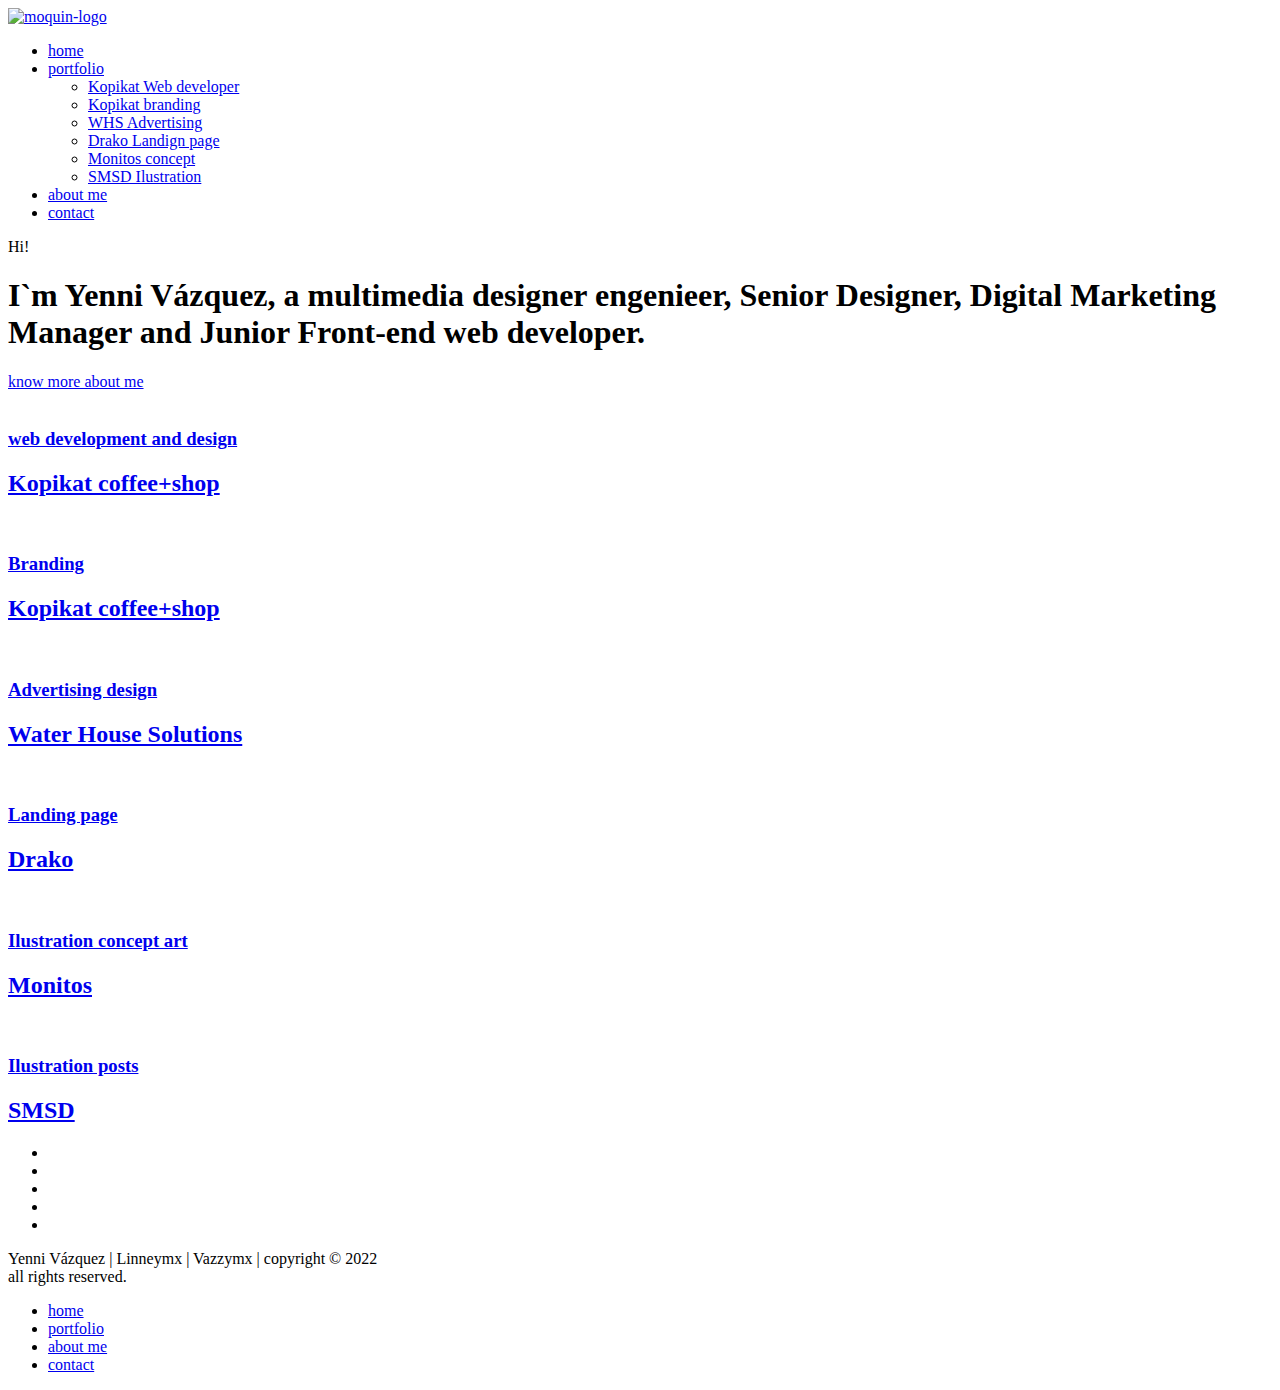
==== index.html @ ea5dcf86 "nwe" ====
<!DOCTYPE html>
<html lang="en">
<head>
	<!-- Metas -->
	<meta charset="UTF-8">
	<meta name="viewport" content="width=device-width, initial-scale=1.0, maximum-scale=1.0, user-scalable=0">
	<title>Yenni Vázquez</title>
	<meta name="description" content="Portfolio">

	<!-- External CSS -->
	<link rel="stylesheet" href="assets/css/fontawesome-all.min.css">
	<link rel="stylesheet" href="assets/css/themify-icons.css">

	<!-- Custom CSS -->
	<link rel="stylesheet" href="assets/css/main.css">
	<link rel="stylesheet" href="assets/css/colors.css">
	<link rel="stylesheet" href="assets/css/responsive.css">

	<!-- Google Fonts -->
	<link href="https://fonts.googleapis.com/css?family=Lato:300,400,700,900" rel="stylesheet">

	<!-- Favicon -->
	<link rel="icon" href="assets/img/favicon.png">
</head>

<body>

	<div class="container">

		<!-- Header -->

		<header class="main-header">

			<a href="index.html" class="logo">
				<img src="assets/img/moquin-logo.svg" alt="moquin-logo">
			</a>

			<nav>

				<a href="#" class="open-nav"><i></i></a>
				<ul class="navigation">
					<li><a href="index.html">home</a>
					</li>
					<li><a href="3-columns-grid.html">portfolio</a>
						<ul class="sub-nav">
							<li><a href="kopikat_web.html">Kopikat Web developer</a></li>
							<li><a href="Kopikat_Brand.html">Kopikat branding</a></li>
							<li><a href="whs-d.html">WHS Advertising</a></li>
							<li><a href="web-drako.html">Drako Landign page</a></li>
							<li><a href="monitos-d.html">Monitos concept</a></li>
							<li><a href="smsd-d.html">SMSD Ilustration</a></li>
						</ul>
					</li>
					<li><a href="about-me.html">about me</a>
					</li>
					<li><a href="contact.html">contact</a></li>
				</ul> <!-- /.navigation -->

			</nav> <!-- /nav -->

		</header> <!-- /header -->

		<div class="clearfix"></div>

	</div> <!-- /.container -->

	<!-- Main -->
	<main>
		
		<div class="container">

			<section class="hero-personal">

				<span class="personal-decorative-letter">Hi!</span>
				<h1>I`m Yenni Vázquez, a multimedia designer engenieer, Senior Designer, Digital Marketing Manager and Junior Front-end web developer.</h1>
				<a href="about-me.html" class="read-more-link">know more about me</a>

			</section> <!-- /.hero-personal -->

			<section class="irregular-grid">

				<a href="kopikat_web.html">
					<div class="portfolio-item">
						<img src="assets/img/Kopikat2.png" alt="" class="img-cover">
						<div class="portfolio-item-info">
							<h3 class="portfolio-item-category">web development and design</h3>
							<h2 class="portfolio-item-title">Kopikat coffee+shop</h2>
						</div>
					</div>
				</a>

				<a href="single-project_02.html">
					<div class="portfolio-item">
						<img src="assets/img/Kopikatbn1.png" alt="" class="img-cover">
						<div class="portfolio-item-info">
							<h3 class="portfolio-item-category">Branding</h3>
							<h2 class="portfolio-item-title">Kopikat coffee+shop</h2>
						</div>
					</div>
				</a>
				
				<div class="clearfix"></div>

				<a href="single-project_03.html">
					<div class="portfolio-item">
						<img src="assets/img/f.png" alt="" class="img-cover">
						<div class="portfolio-item-info">
							<h3 class="portfolio-item-category">Advertising design</h3>
							<h2 class="portfolio-item-title">Water House Solutions</h2>
						</div>
					</div>
				</a>

				<a href="single-project_04.html">
					<div class="portfolio-item">
						<img src="assets/img/g.png" alt="" class="img-cover">
						<div class="portfolio-item-info">
							<h3 class="portfolio-item-category">Landing page</h3>
							<h2 class="portfolio-item-title">Drako</h2>
						</div>
					</div>
				</a>

				<div class="clearfix"></div>
				<a href="single-project_03.html">
					<div class="portfolio-item">
						<img src="assets/img/monitos.png" alt="" class="img-cover">
						<div class="portfolio-item-info">
							<h3 class="portfolio-item-category">Ilustration concept art</h3>
							<h2 class="portfolio-item-title">Monitos</h2>
						</div>
					</div>
				</a>

				<a href="single-project_04.html">
					<div class="portfolio-item">
						<img src="assets/img/smsd_a.png" alt="" class="img-cover">
						<div class="portfolio-item-info">
							<h3 class="portfolio-item-category">Ilustration posts</h3>
							<h2 class="portfolio-item-title">SMSD</h2>
						</div>
					</div>
				</a>

				<div class="clearfix"></div>

			</section> <!-- /.irregular-grid -->

		</div> <!-- /.container -->

	</main> <!-- /main -->

	<!-- Footer -->
	
	<footer class="main-footer">

		<div class="content">

			<div class="social-icons">
				<ul>
					<li><a href="https://www.facebook.com/vazzymx" target="_blank" rel="noopener noreferrer"><i class="fab fa-facebook"></i></a></li>
					<li><a href="https://www.instagram.com/vazzymx/" target="_blank" rel="noopener noreferrer"><i class="fab fa-instagram"></i></a></li>
					<li><a href="https://www.linkedin.com/in/vazzymx/" target="_blank" rel="noopener noreferrer"><i class="fab fa-linkedin-in"></i></a></li>
					<li><a href="https://github.com/Linneymx" target="_blank" rel="noopener noreferrer"><i class="fab fa-github"></i></a></li>
					<li><a href="https://www.behance.net/vazzymx" target="_blank" rel="noopener noreferrer"><i class="fab fa-behance"></i></a></li>
				</ul>
			</div>

			<div class="copyright-info">
				<p>Yenni Vázquez | Linneymx | Vazzymx | copyright &#169; 2022<br> all rights reserved.</p>
			</div>
			
		</div>
		
	</footer>

	<div class="aside-nav-container">

		<a href="#" class="close-nav"><i class="ti-close"></i></a>

		<nav>
			<ul class="aside-nav">
				<li><a href="index.html">home</a></li>
				<li><a href="3-columns-grid.html">portfolio</a></li>
				<li><a href="about-me.html">about me</a></li>
				<li><a href="contact.html">contact</a></li>
			</ul> <!-- /.aside-nav -->
		</nav>
		
	</div> <!-- /.aside-nav-container -->

	<div class="body-overlay"></div>

	<!-- Script -->
	<script src="assets/js/main.js"></script>

</body>
</html>
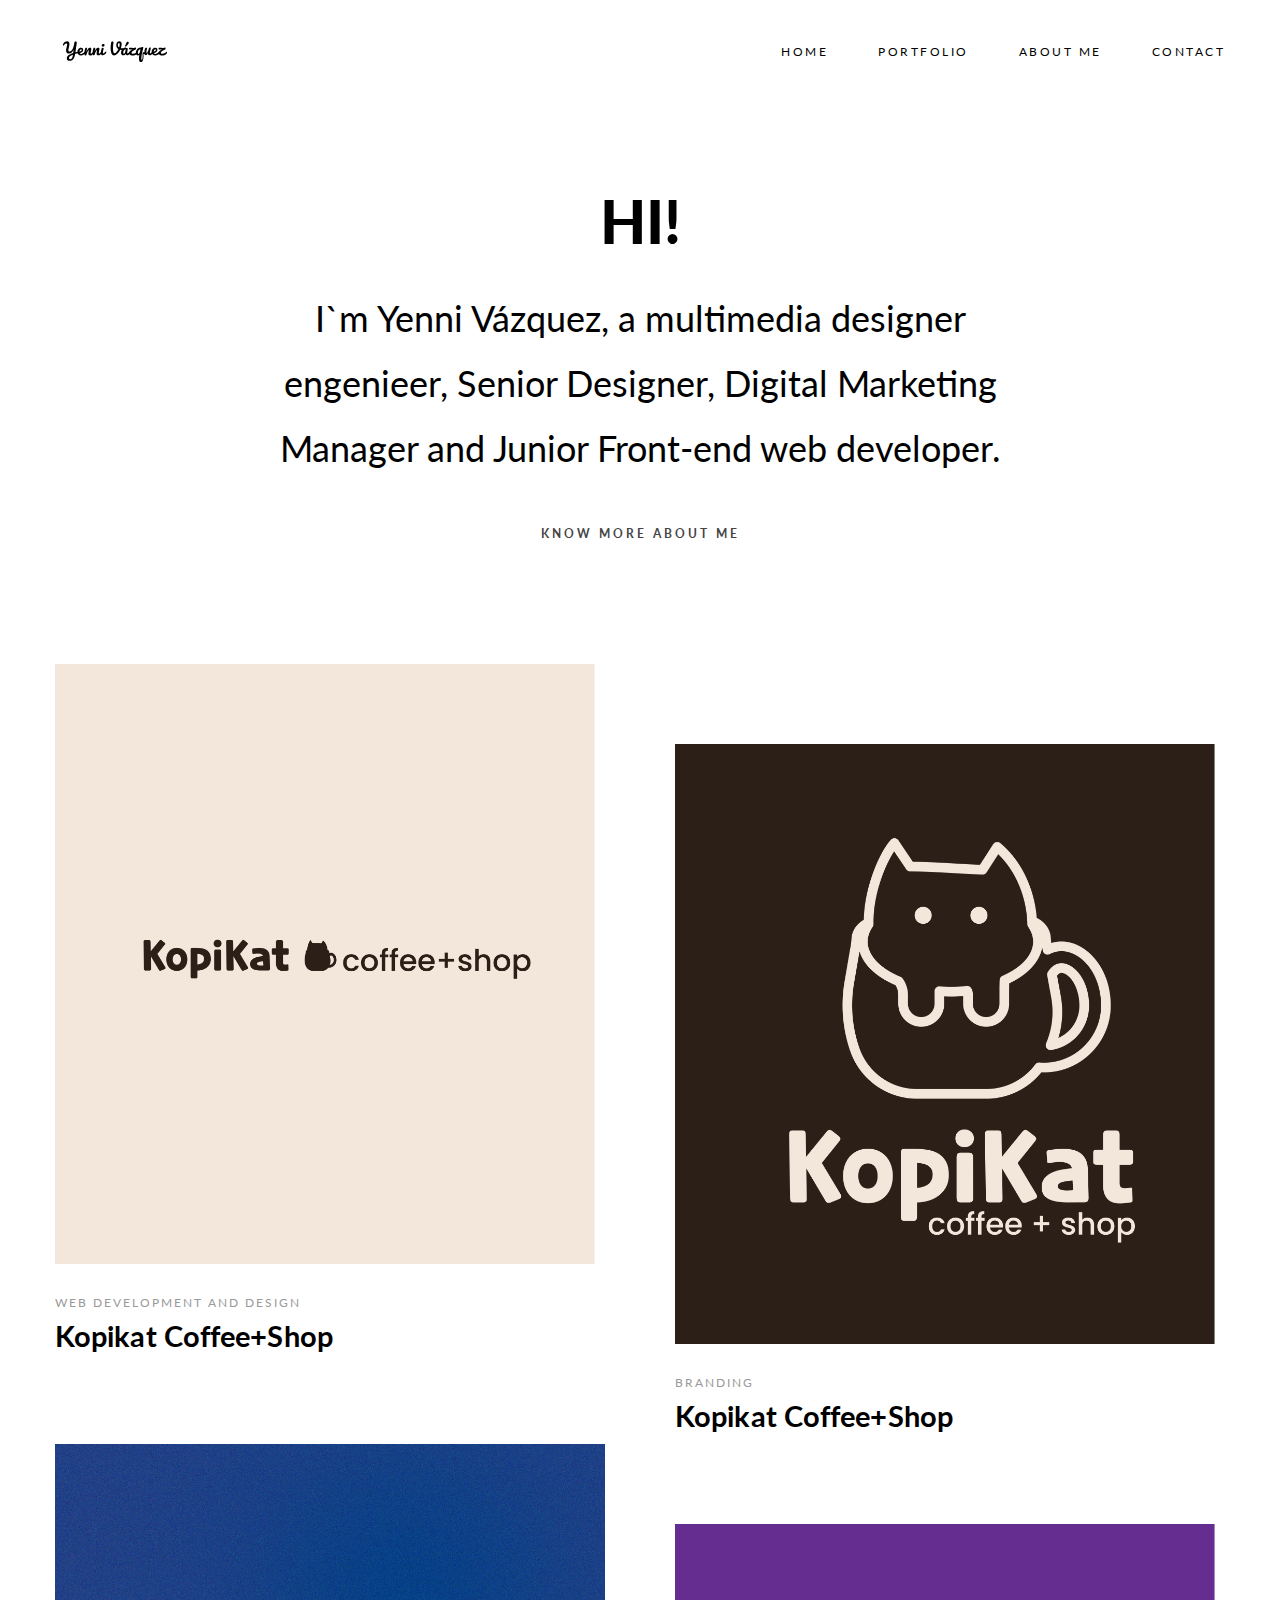
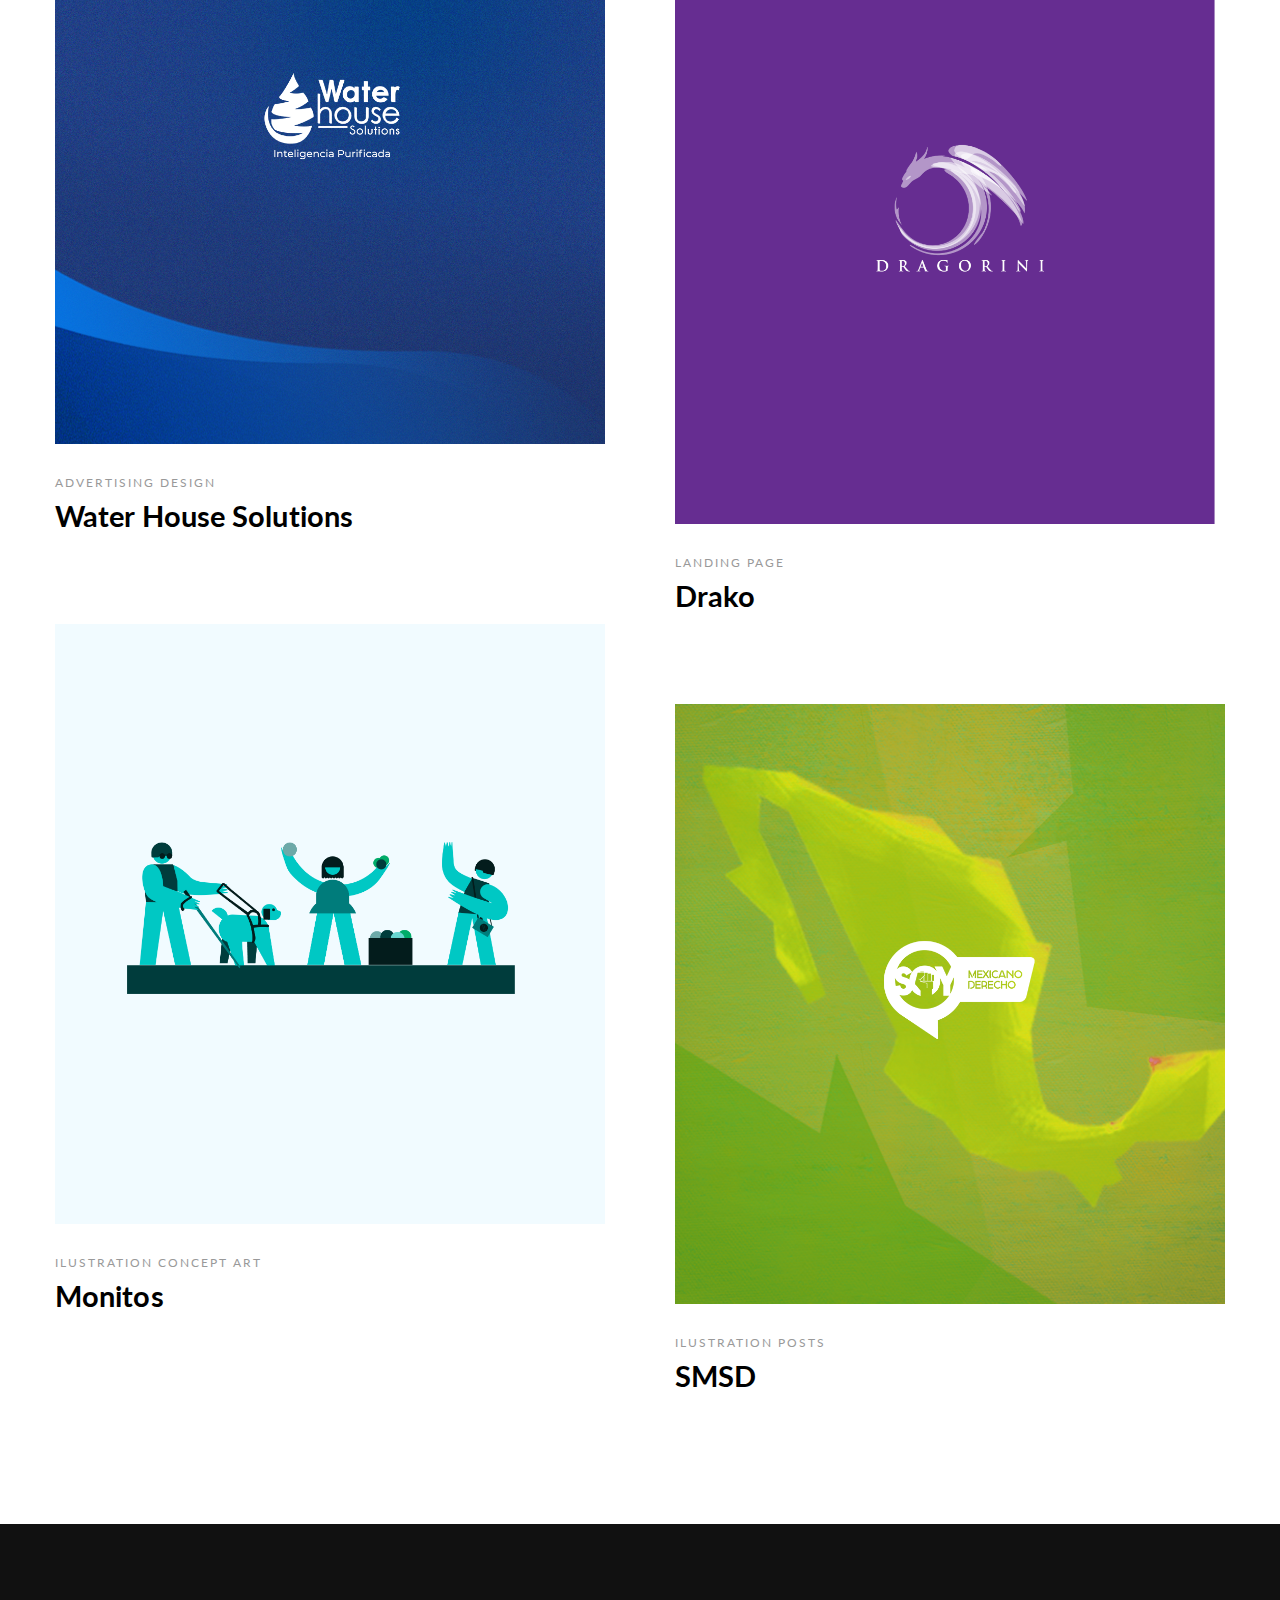
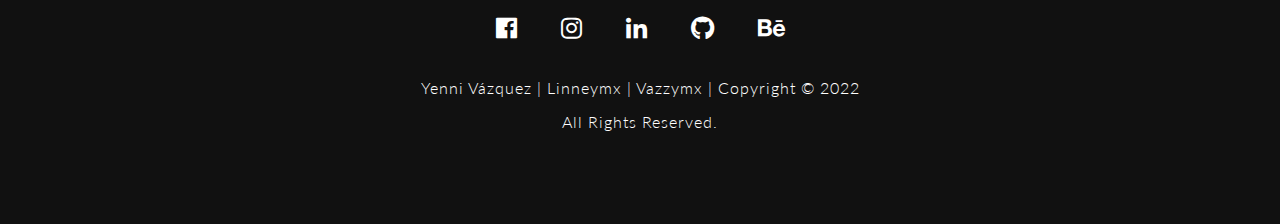
==== commit 91b22ece: "corrections" ====
--- a/index.html
+++ b/index.html
@@ -89,7 +89,7 @@
 					</div>
 				</a>
 
-				<a href="single-project_02.html">
+				<a href="Kopikat_Brand.html">
 					<div class="portfolio-item">
 						<img src="assets/img/Kopikatbn1.png" alt="" class="img-cover">
 						<div class="portfolio-item-info">
@@ -101,7 +101,7 @@
 				
 				<div class="clearfix"></div>
 
-				<a href="single-project_03.html">
+				<a href="#">
 					<div class="portfolio-item">
 						<img src="assets/img/f.png" alt="" class="img-cover">
 						<div class="portfolio-item-info">
@@ -111,7 +111,7 @@
 					</div>
 				</a>
 
-				<a href="single-project_04.html">
+				<a href="web-drako.html">
 					<div class="portfolio-item">
 						<img src="assets/img/g.png" alt="" class="img-cover">
 						<div class="portfolio-item-info">
@@ -122,7 +122,7 @@
 				</a>
 
 				<div class="clearfix"></div>
-				<a href="single-project_03.html">
+				<a href="#">
 					<div class="portfolio-item">
 						<img src="assets/img/monitos.png" alt="" class="img-cover">
 						<div class="portfolio-item-info">
@@ -132,7 +132,7 @@
 					</div>
 				</a>
 
-				<a href="single-project_04.html">
+				<a href="#">
 					<div class="portfolio-item">
 						<img src="assets/img/smsd_a.png" alt="" class="img-cover">
 						<div class="portfolio-item-info">
--- a/assets/css/themify-icons.css
+++ b/assets/css/themify-icons.css
@@ -0,0 +1,1081 @@
+@font-face {
+	font-family: 'themify';
+	src:url('../webfonts/themify.eot?-fvbane');
+	src:url('../webfonts/themify.eot?#iefix-fvbane') format('embedded-opentype'),
+		url('../webfonts/themify.woff?-fvbane') format('woff'),
+		url('../webfonts/themify.ttf?-fvbane') format('truetype'),
+		url('../webfonts/themify.svg?-fvbane#themify') format('svg');
+	font-weight: normal;
+	font-style: normal;
+}
+
+[class^="ti-"], [class*=" ti-"] {
+	font-family: 'themify';
+	speak: none;
+	font-style: normal;
+	font-weight: normal;
+	font-variant: normal;
+	text-transform: none;
+	line-height: 1;
+
+	/* Better Font Rendering =========== */
+	-webkit-font-smoothing: antialiased;
+	-moz-osx-font-smoothing: grayscale;
+}
+
+.ti-wand:before {
+	content: "\e600";
+}
+.ti-volume:before {
+	content: "\e601";
+}
+.ti-user:before {
+	content: "\e602";
+}
+.ti-unlock:before {
+	content: "\e603";
+}
+.ti-unlink:before {
+	content: "\e604";
+}
+.ti-trash:before {
+	content: "\e605";
+}
+.ti-thought:before {
+	content: "\e606";
+}
+.ti-target:before {
+	content: "\e607";
+}
+.ti-tag:before {
+	content: "\e608";
+}
+.ti-tablet:before {
+	content: "\e609";
+}
+.ti-star:before {
+	content: "\e60a";
+}
+.ti-spray:before {
+	content: "\e60b";
+}
+.ti-signal:before {
+	content: "\e60c";
+}
+.ti-shopping-cart:before {
+	content: "\e60d";
+}
+.ti-shopping-cart-full:before {
+	content: "\e60e";
+}
+.ti-settings:before {
+	content: "\e60f";
+}
+.ti-search:before {
+	content: "\e610";
+}
+.ti-zoom-in:before {
+	content: "\e611";
+}
+.ti-zoom-out:before {
+	content: "\e612";
+}
+.ti-cut:before {
+	content: "\e613";
+}
+.ti-ruler:before {
+	content: "\e614";
+}
+.ti-ruler-pencil:before {
+	content: "\e615";
+}
+.ti-ruler-alt:before {
+	content: "\e616";
+}
+.ti-bookmark:before {
+	content: "\e617";
+}
+.ti-bookmark-alt:before {
+	content: "\e618";
+}
+.ti-reload:before {
+	content: "\e619";
+}
+.ti-plus:before {
+	content: "\e61a";
+}
+.ti-pin:before {
+	content: "\e61b";
+}
+.ti-pencil:before {
+	content: "\e61c";
+}
+.ti-pencil-alt:before {
+	content: "\e61d";
+}
+.ti-paint-roller:before {
+	content: "\e61e";
+}
+.ti-paint-bucket:before {
+	content: "\e61f";
+}
+.ti-na:before {
+	content: "\e620";
+}
+.ti-mobile:before {
+	content: "\e621";
+}
+.ti-minus:before {
+	content: "\e622";
+}
+.ti-medall:before {
+	content: "\e623";
+}
+.ti-medall-alt:before {
+	content: "\e624";
+}
+.ti-marker:before {
+	content: "\e625";
+}
+.ti-marker-alt:before {
+	content: "\e626";
+}
+.ti-arrow-up:before {
+	content: "\e627";
+}
+.ti-arrow-right:before {
+	content: "\e628";
+}
+.ti-arrow-left:before {
+	content: "\e629";
+}
+.ti-arrow-down:before {
+	content: "\e62a";
+}
+.ti-lock:before {
+	content: "\e62b";
+}
+.ti-location-arrow:before {
+	content: "\e62c";
+}
+.ti-link:before {
+	content: "\e62d";
+}
+.ti-layout:before {
+	content: "\e62e";
+}
+.ti-layers:before {
+	content: "\e62f";
+}
+.ti-layers-alt:before {
+	content: "\e630";
+}
+.ti-key:before {
+	content: "\e631";
+}
+.ti-import:before {
+	content: "\e632";
+}
+.ti-image:before {
+	content: "\e633";
+}
+.ti-heart:before {
+	content: "\e634";
+}
+.ti-heart-broken:before {
+	content: "\e635";
+}
+.ti-hand-stop:before {
+	content: "\e636";
+}
+.ti-hand-open:before {
+	content: "\e637";
+}
+.ti-hand-drag:before {
+	content: "\e638";
+}
+.ti-folder:before {
+	content: "\e639";
+}
+.ti-flag:before {
+	content: "\e63a";
+}
+.ti-flag-alt:before {
+	content: "\e63b";
+}
+.ti-flag-alt-2:before {
+	content: "\e63c";
+}
+.ti-eye:before {
+	content: "\e63d";
+}
+.ti-export:before {
+	content: "\e63e";
+}
+.ti-exchange-vertical:before {
+	content: "\e63f";
+}
+.ti-desktop:before {
+	content: "\e640";
+}
+.ti-cup:before {
+	content: "\e641";
+}
+.ti-crown:before {
+	content: "\e642";
+}
+.ti-comments:before {
+	content: "\e643";
+}
+.ti-comment:before {
+	content: "\e644";
+}
+.ti-comment-alt:before {
+	content: "\e645";
+}
+.ti-close:before {
+	content: "\e646";
+}
+.ti-clip:before {
+	content: "\e647";
+}
+.ti-angle-up:before {
+	content: "\e648";
+}
+.ti-angle-right:before {
+	content: "\e649";
+}
+.ti-angle-left:before {
+	content: "\e64a";
+}
+.ti-angle-down:before {
+	content: "\e64b";
+}
+.ti-check:before {
+	content: "\e64c";
+}
+.ti-check-box:before {
+	content: "\e64d";
+}
+.ti-camera:before {
+	content: "\e64e";
+}
+.ti-announcement:before {
+	content: "\e64f";
+}
+.ti-brush:before {
+	content: "\e650";
+}
+.ti-briefcase:before {
+	content: "\e651";
+}
+.ti-bolt:before {
+	content: "\e652";
+}
+.ti-bolt-alt:before {
+	content: "\e653";
+}
+.ti-blackboard:before {
+	content: "\e654";
+}
+.ti-bag:before {
+	content: "\e655";
+}
+.ti-move:before {
+	content: "\e656";
+}
+.ti-arrows-vertical:before {
+	content: "\e657";
+}
+.ti-arrows-horizontal:before {
+	content: "\e658";
+}
+.ti-fullscreen:before {
+	content: "\e659";
+}
+.ti-arrow-top-right:before {
+	content: "\e65a";
+}
+.ti-arrow-top-left:before {
+	content: "\e65b";
+}
+.ti-arrow-circle-up:before {
+	content: "\e65c";
+}
+.ti-arrow-circle-right:before {
+	content: "\e65d";
+}
+.ti-arrow-circle-left:before {
+	content: "\e65e";
+}
+.ti-arrow-circle-down:before {
+	content: "\e65f";
+}
+.ti-angle-double-up:before {
+	content: "\e660";
+}
+.ti-angle-double-right:before {
+	content: "\e661";
+}
+.ti-angle-double-left:before {
+	content: "\e662";
+}
+.ti-angle-double-down:before {
+	content: "\e663";
+}
+.ti-zip:before {
+	content: "\e664";
+}
+.ti-world:before {
+	content: "\e665";
+}
+.ti-wheelchair:before {
+	content: "\e666";
+}
+.ti-view-list:before {
+	content: "\e667";
+}
+.ti-view-list-alt:before {
+	content: "\e668";
+}
+.ti-view-grid:before {
+	content: "\e669";
+}
+.ti-uppercase:before {
+	content: "\e66a";
+}
+.ti-upload:before {
+	content: "\e66b";
+}
+.ti-underline:before {
+	content: "\e66c";
+}
+.ti-truck:before {
+	content: "\e66d";
+}
+.ti-timer:before {
+	content: "\e66e";
+}
+.ti-ticket:before {
+	content: "\e66f";
+}
+.ti-thumb-up:before {
+	content: "\e670";
+}
+.ti-thumb-down:before {
+	content: "\e671";
+}
+.ti-text:before {
+	content: "\e672";
+}
+.ti-stats-up:before {
+	content: "\e673";
+}
+.ti-stats-down:before {
+	content: "\e674";
+}
+.ti-split-v:before {
+	content: "\e675";
+}
+.ti-split-h:before {
+	content: "\e676";
+}
+.ti-smallcap:before {
+	content: "\e677";
+}
+.ti-shine:before {
+	content: "\e678";
+}
+.ti-shift-right:before {
+	content: "\e679";
+}
+.ti-shift-left:before {
+	content: "\e67a";
+}
+.ti-shield:before {
+	content: "\e67b";
+}
+.ti-notepad:before {
+	content: "\e67c";
+}
+.ti-server:before {
+	content: "\e67d";
+}
+.ti-quote-right:before {
+	content: "\e67e";
+}
+.ti-quote-left:before {
+	content: "\e67f";
+}
+.ti-pulse:before {
+	content: "\e680";
+}
+.ti-printer:before {
+	content: "\e681";
+}
+.ti-power-off:before {
+	content: "\e682";
+}
+.ti-plug:before {
+	content: "\e683";
+}
+.ti-pie-chart:before {
+	content: "\e684";
+}
+.ti-paragraph:before {
+	content: "\e685";
+}
+.ti-panel:before {
+	content: "\e686";
+}
+.ti-package:before {
+	content: "\e687";
+}
+.ti-music:before {
+	content: "\e688";
+}
+.ti-music-alt:before {
+	content: "\e689";
+}
+.ti-mouse:before {
+	content: "\e68a";
+}
+.ti-mouse-alt:before {
+	content: "\e68b";
+}
+.ti-money:before {
+	content: "\e68c";
+}
+.ti-microphone:before {
+	content: "\e68d";
+}
+.ti-menu:before {
+	content: "\e68e";
+}
+.ti-menu-alt:before {
+	content: "\e68f";
+}
+.ti-map:before {
+	content: "\e690";
+}
+.ti-map-alt:before {
+	content: "\e691";
+}
+.ti-loop:before {
+	content: "\e692";
+}
+.ti-location-pin:before {
+	content: "\e693";
+}
+.ti-list:before {
+	content: "\e694";
+}
+.ti-light-bulb:before {
+	content: "\e695";
+}
+.ti-Italic:before {
+	content: "\e696";
+}
+.ti-info:before {
+	content: "\e697";
+}
+.ti-infinite:before {
+	content: "\e698";
+}
+.ti-id-badge:before {
+	content: "\e699";
+}
+.ti-hummer:before {
+	content: "\e69a";
+}
+.ti-home:before {
+	content: "\e69b";
+}
+.ti-help:before {
+	content: "\e69c";
+}
+.ti-headphone:before {
+	content: "\e69d";
+}
+.ti-harddrives:before {
+	content: "\e69e";
+}
+.ti-harddrive:before {
+	content: "\e69f";
+}
+.ti-gift:before {
+	content: "\e6a0";
+}
+.ti-game:before {
+	content: "\e6a1";
+}
+.ti-filter:before {
+	content: "\e6a2";
+}
+.ti-files:before {
+	content: "\e6a3";
+}
+.ti-file:before {
+	content: "\e6a4";
+}
+.ti-eraser:before {
+	content: "\e6a5";
+}
+.ti-envelope:before {
+	content: "\e6a6";
+}
+.ti-download:before {
+	content: "\e6a7";
+}
+.ti-direction:before {
+	content: "\e6a8";
+}
+.ti-direction-alt:before {
+	content: "\e6a9";
+}
+.ti-dashboard:before {
+	content: "\e6aa";
+}
+.ti-control-stop:before {
+	content: "\e6ab";
+}
+.ti-control-shuffle:before {
+	content: "\e6ac";
+}
+.ti-control-play:before {
+	content: "\e6ad";
+}
+.ti-control-pause:before {
+	content: "\e6ae";
+}
+.ti-control-forward:before {
+	content: "\e6af";
+}
+.ti-control-backward:before {
+	content: "\e6b0";
+}
+.ti-cloud:before {
+	content: "\e6b1";
+}
+.ti-cloud-up:before {
+	content: "\e6b2";
+}
+.ti-cloud-down:before {
+	content: "\e6b3";
+}
+.ti-clipboard:before {
+	content: "\e6b4";
+}
+.ti-car:before {
+	content: "\e6b5";
+}
+.ti-calendar:before {
+	content: "\e6b6";
+}
+.ti-book:before {
+	content: "\e6b7";
+}
+.ti-bell:before {
+	content: "\e6b8";
+}
+.ti-basketball:before {
+	content: "\e6b9";
+}
+.ti-bar-chart:before {
+	content: "\e6ba";
+}
+.ti-bar-chart-alt:before {
+	content: "\e6bb";
+}
+.ti-back-right:before {
+	content: "\e6bc";
+}
+.ti-back-left:before {
+	content: "\e6bd";
+}
+.ti-arrows-corner:before {
+	content: "\e6be";
+}
+.ti-archive:before {
+	content: "\e6bf";
+}
+.ti-anchor:before {
+	content: "\e6c0";
+}
+.ti-align-right:before {
+	content: "\e6c1";
+}
+.ti-align-left:before {
+	content: "\e6c2";
+}
+.ti-align-justify:before {
+	content: "\e6c3";
+}
+.ti-align-center:before {
+	content: "\e6c4";
+}
+.ti-alert:before {
+	content: "\e6c5";
+}
+.ti-alarm-clock:before {
+	content: "\e6c6";
+}
+.ti-agenda:before {
+	content: "\e6c7";
+}
+.ti-write:before {
+	content: "\e6c8";
+}
+.ti-window:before {
+	content: "\e6c9";
+}
+.ti-widgetized:before {
+	content: "\e6ca";
+}
+.ti-widget:before {
+	content: "\e6cb";
+}
+.ti-widget-alt:before {
+	content: "\e6cc";
+}
+.ti-wallet:before {
+	content: "\e6cd";
+}
+.ti-video-clapper:before {
+	content: "\e6ce";
+}
+.ti-video-camera:before {
+	content: "\e6cf";
+}
+.ti-vector:before {
+	content: "\e6d0";
+}
+.ti-themify-logo:before {
+	content: "\e6d1";
+}
+.ti-themify-favicon:before {
+	content: "\e6d2";
+}
+.ti-themify-favicon-alt:before {
+	content: "\e6d3";
+}
+.ti-support:before {
+	content: "\e6d4";
+}
+.ti-stamp:before {
+	content: "\e6d5";
+}
+.ti-split-v-alt:before {
+	content: "\e6d6";
+}
+.ti-slice:before {
+	content: "\e6d7";
+}
+.ti-shortcode:before {
+	content: "\e6d8";
+}
+.ti-shift-right-alt:before {
+	content: "\e6d9";
+}
+.ti-shift-left-alt:before {
+	content: "\e6da";
+}
+.ti-ruler-alt-2:before {
+	content: "\e6db";
+}
+.ti-receipt:before {
+	content: "\e6dc";
+}
+.ti-pin2:before {
+	content: "\e6dd";
+}
+.ti-pin-alt:before {
+	content: "\e6de";
+}
+.ti-pencil-alt2:before {
+	content: "\e6df";
+}
+.ti-palette:before {
+	content: "\e6e0";
+}
+.ti-more:before {
+	content: "\e6e1";
+}
+.ti-more-alt:before {
+	content: "\e6e2";
+}
+.ti-microphone-alt:before {
+	content: "\e6e3";
+}
+.ti-magnet:before {
+	content: "\e6e4";
+}
+.ti-line-double:before {
+	content: "\e6e5";
+}
+.ti-line-dotted:before {
+	content: "\e6e6";
+}
+.ti-line-dashed:before {
+	content: "\e6e7";
+}
+.ti-layout-width-full:before {
+	content: "\e6e8";
+}
+.ti-layout-width-default:before {
+	content: "\e6e9";
+}
+.ti-layout-width-default-alt:before {
+	content: "\e6ea";
+}
+.ti-layout-tab:before {
+	content: "\e6eb";
+}
+.ti-layout-tab-window:before {
+	content: "\e6ec";
+}
+.ti-layout-tab-v:before {
+	content: "\e6ed";
+}
+.ti-layout-tab-min:before {
+	content: "\e6ee";
+}
+.ti-layout-slider:before {
+	content: "\e6ef";
+}
+.ti-layout-slider-alt:before {
+	content: "\e6f0";
+}
+.ti-layout-sidebar-right:before {
+	content: "\e6f1";
+}
+.ti-layout-sidebar-none:before {
+	content: "\e6f2";
+}
+.ti-layout-sidebar-left:before {
+	content: "\e6f3";
+}
+.ti-layout-placeholder:before {
+	content: "\e6f4";
+}
+.ti-layout-menu:before {
+	content: "\e6f5";
+}
+.ti-layout-menu-v:before {
+	content: "\e6f6";
+}
+.ti-layout-menu-separated:before {
+	content: "\e6f7";
+}
+.ti-layout-menu-full:before {
+	content: "\e6f8";
+}
+.ti-layout-media-right-alt:before {
+	content: "\e6f9";
+}
+.ti-layout-media-right:before {
+	content: "\e6fa";
+}
+.ti-layout-media-overlay:before {
+	content: "\e6fb";
+}
+.ti-layout-media-overlay-alt:before {
+	content: "\e6fc";
+}
+.ti-layout-media-overlay-alt-2:before {
+	content: "\e6fd";
+}
+.ti-layout-media-left-alt:before {
+	content: "\e6fe";
+}
+.ti-layout-media-left:before {
+	content: "\e6ff";
+}
+.ti-layout-media-center-alt:before {
+	content: "\e700";
+}
+.ti-layout-media-center:before {
+	content: "\e701";
+}
+.ti-layout-list-thumb:before {
+	content: "\e702";
+}
+.ti-layout-list-thumb-alt:before {
+	content: "\e703";
+}
+.ti-layout-list-post:before {
+	content: "\e704";
+}
+.ti-layout-list-large-image:before {
+	content: "\e705";
+}
+.ti-layout-line-solid:before {
+	content: "\e706";
+}
+.ti-layout-grid4:before {
+	content: "\e707";
+}
+.ti-layout-grid3:before {
+	content: "\e708";
+}
+.ti-layout-grid2:before {
+	content: "\e709";
+}
+.ti-layout-grid2-thumb:before {
+	content: "\e70a";
+}
+.ti-layout-cta-right:before {
+	content: "\e70b";
+}
+.ti-layout-cta-left:before {
+	content: "\e70c";
+}
+.ti-layout-cta-center:before {
+	content: "\e70d";
+}
+.ti-layout-cta-btn-right:before {
+	content: "\e70e";
+}
+.ti-layout-cta-btn-left:before {
+	content: "\e70f";
+}
+.ti-layout-column4:before {
+	content: "\e710";
+}
+.ti-layout-column3:before {
+	content: "\e711";
+}
+.ti-layout-column2:before {
+	content: "\e712";
+}
+.ti-layout-accordion-separated:before {
+	content: "\e713";
+}
+.ti-layout-accordion-merged:before {
+	content: "\e714";
+}
+.ti-layout-accordion-list:before {
+	content: "\e715";
+}
+.ti-ink-pen:before {
+	content: "\e716";
+}
+.ti-info-alt:before {
+	content: "\e717";
+}
+.ti-help-alt:before {
+	content: "\e718";
+}
+.ti-headphone-alt:before {
+	content: "\e719";
+}
+.ti-hand-point-up:before {
+	content: "\e71a";
+}
+.ti-hand-point-right:before {
+	content: "\e71b";
+}
+.ti-hand-point-left:before {
+	content: "\e71c";
+}
+.ti-hand-point-down:before {
+	content: "\e71d";
+}
+.ti-gallery:before {
+	content: "\e71e";
+}
+.ti-face-smile:before {
+	content: "\e71f";
+}
+.ti-face-sad:before {
+	content: "\e720";
+}
+.ti-credit-card:before {
+	content: "\e721";
+}
+.ti-control-skip-forward:before {
+	content: "\e722";
+}
+.ti-control-skip-backward:before {
+	content: "\e723";
+}
+.ti-control-record:before {
+	content: "\e724";
+}
+.ti-control-eject:before {
+	content: "\e725";
+}
+.ti-comments-smiley:before {
+	content: "\e726";
+}
+.ti-brush-alt:before {
+	content: "\e727";
+}
+.ti-youtube:before {
+	content: "\e728";
+}
+.ti-vimeo:before {
+	content: "\e729";
+}
+.ti-twitter:before {
+	content: "\e72a";
+}
+.ti-time:before {
+	content: "\e72b";
+}
+.ti-tumblr:before {
+	content: "\e72c";
+}
+.ti-skype:before {
+	content: "\e72d";
+}
+.ti-share:before {
+	content: "\e72e";
+}
+.ti-share-alt:before {
+	content: "\e72f";
+}
+.ti-rocket:before {
+	content: "\e730";
+}
+.ti-pinterest:before {
+	content: "\e731";
+}
+.ti-new-window:before {
+	content: "\e732";
+}
+.ti-microsoft:before {
+	content: "\e733";
+}
+.ti-list-ol:before {
+	content: "\e734";
+}
+.ti-linkedin:before {
+	content: "\e735";
+}
+.ti-layout-sidebar-2:before {
+	content: "\e736";
+}
+.ti-layout-grid4-alt:before {
+	content: "\e737";
+}
+.ti-layout-grid3-alt:before {
+	content: "\e738";
+}
+.ti-layout-grid2-alt:before {
+	content: "\e739";
+}
+.ti-layout-column4-alt:before {
+	content: "\e73a";
+}
+.ti-layout-column3-alt:before {
+	content: "\e73b";
+}
+.ti-layout-column2-alt:before {
+	content: "\e73c";
+}
+.ti-instagram:before {
+	content: "\e73d";
+}
+.ti-google:before {
+	content: "\e73e";
+}
+.ti-github:before {
+	content: "\e73f";
+}
+.ti-flickr:before {
+	content: "\e740";
+}
+.ti-facebook:before {
+	content: "\e741";
+}
+.ti-dropbox:before {
+	content: "\e742";
+}
+.ti-dribbble:before {
+	content: "\e743";
+}
+.ti-apple:before {
+	content: "\e744";
+}
+.ti-android:before {
+	content: "\e745";
+}
+.ti-save:before {
+	content: "\e746";
+}
+.ti-save-alt:before {
+	content: "\e747";
+}
+.ti-yahoo:before {
+	content: "\e748";
+}
+.ti-wordpress:before {
+	content: "\e749";
+}
+.ti-vimeo-alt:before {
+	content: "\e74a";
+}
+.ti-twitter-alt:before {
+	content: "\e74b";
+}
+.ti-tumblr-alt:before {
+	content: "\e74c";
+}
+.ti-trello:before {
+	content: "\e74d";
+}
+.ti-stack-overflow:before {
+	content: "\e74e";
+}
+.ti-soundcloud:before {
+	content: "\e74f";
+}
+.ti-sharethis:before {
+	content: "\e750";
+}
+.ti-sharethis-alt:before {
+	content: "\e751";
+}
+.ti-reddit:before {
+	content: "\e752";
+}
+.ti-pinterest-alt:before {
+	content: "\e753";
+}
+.ti-microsoft-alt:before {
+	content: "\e754";
+}
+.ti-linux:before {
+	content: "\e755";
+}
+.ti-jsfiddle:before {
+	content: "\e756";
+}
+.ti-joomla:before {
+	content: "\e757";
+}
+.ti-html5:before {
+	content: "\e758";
+}
+.ti-flickr-alt:before {
+	content: "\e759";
+}
+.ti-email:before {
+	content: "\e75a";
+}
+.ti-drupal:before {
+	content: "\e75b";
+}
+.ti-dropbox-alt:before {
+	content: "\e75c";
+}
+.ti-css3:before {
+	content: "\e75d";
+}
+.ti-rss:before {
+	content: "\e75e";
+}
+.ti-rss-alt:before {
+	content: "\e75f";
+}
--- a/assets/css/main.css
+++ b/assets/css/main.css
@@ -0,0 +1,2161 @@
+/*-----------------------------------------------------
+Table of Contents
+
+# General Styles
+# Header
+# Navigation
+	= main-navigaton
+	= aside-navigation
+# Hero
+	= hero-agency
+	= hero-personal
+	= hero-split-screen
+# About
+	= agency-about
+	= about-us-page 
+	= about-me-page
+# Portfolio
+	= metro
+	= irregular-grid
+	= portfolio-2-columns
+	= portfolio-3-columns
+	= portfolio-4-columns
+# Portfolio Single Project
+	= single-project_01
+	= single-project_02
+	= single-project_03
+	= single-project_04
+	= single-project_05
+	= single-project_06
+# Services
+	= services-agency
+# Clients
+	= clients-agency
+# Blog
+	= blog-agency
+	= blog-page
+	= blog-post
+# Contact
+	= contact-agency
+	= contact-page
+	= contact-form
+ 	= contact-me
+# Footer
+------------------------------------------------------*/
+
+/*-----------------------------------------------------
+# General Styles
+------------------------------------------------------*/
+
+* {
+	box-sizing: border-box;
+	margin: 0;
+	padding: 0;
+	-webkit-font-smoothing: antialiased;
+}
+
+html {
+	overflow-x: hidden;
+	overflow-y: scroll;
+}
+
+body {
+	font-family: Lato, sans-serif;
+	font-size: 100%;
+	line-height: 1.5;
+}
+
+a {
+	text-decoration: none;
+	transition: all .2s ease-in-out;
+}
+
+.btn-rounded,
+.btn-square {
+	border: none;
+	display: block;
+	font-size: .75rem;
+	height: 55px;
+	letter-spacing: 3px;
+	line-height: 55px;
+	text-transform: uppercase;
+	text-align: center;
+	width: 220px;
+}
+
+.btn-rounded {
+	border-radius: 27.5px;
+}
+
+.body-overlay {
+	display: block;
+	position: absolute;
+	top: 0;
+	left: -100%;
+	bottom: 0;
+	right: 0;
+	height: 100vh;
+	width: 100vw;
+	z-index: 3;
+	opacity: 0;
+	transition: opacity .4s, left 0s .4s;
+}
+
+.body-overlay.active {
+	left: 0;
+	opacity: 1;
+	transition: opacity .4s, left 0s;
+}
+
+.container {
+	max-width: 1170px;
+	margin: auto;
+	position: relative;
+}
+
+.container-large {
+	max-width: 1720px;
+	margin: auto;
+}
+
+.clearfix {
+	clear: both;
+}
+
+.img-cover  {
+    display: block;
+    object-fit: cover;
+    height: 100%;
+    width: 100%;
+}
+
+.img-responsive{
+    display: block;
+    max-width: 100%;
+    height: auto;
+}
+
+.read-more-link {
+	font-size: .75rem;
+	font-weight: 700;
+	letter-spacing: 3px;
+	text-transform: uppercase;
+}
+
+/*-----------------------------------------------------
+# Header
+------------------------------------------------------*/
+
+.main-header {
+	height: 100px;
+	line-height: 100px;
+	position: relative;
+}
+
+.logo {
+	float: left;
+	margin-top: 6px;
+	width: 120px;
+}
+
+.logo-alt {
+	font-size: 2.5rem;
+	font-weight: 700;
+	text-transform: uppercase;
+	line-height: normal;
+	position: absolute;
+	transform: translateX(-50%);
+	top: 30px;
+	left: 50%;
+}
+/*-----------------------------------------------------
+# Navigation
+------------------------------------------------------*/
+
+/* =============== = main-navigation =============== */
+
+.navigation {
+	float: right;
+}
+
+.navigation li {
+	list-style: none;
+	float: left;
+	margin-left: 50px;
+}
+
+.navigation li a {
+	font-size: .75rem;
+	text-transform: uppercase;
+	letter-spacing: 2.5px;
+}
+
+.navigation .sub-nav {
+	box-shadow: 0 5px 10px rgba(0,0,0,.1);
+	display: none;
+	line-height: 30px;
+	min-width: 200px;
+	padding-top: 5px;
+	position: absolute;
+	transition: all 1s ease-in-out;
+	text-align: left;
+	top: 100px;
+	z-index: 999;
+}
+
+.navigation .sub-nav li {
+	position: relative;
+}
+
+.navigation .sub-nav .sub-nav {
+	left: 100%;
+	top: 0;
+}
+
+.navigation li:hover > .sub-nav {
+	display: block;
+}
+
+ .navigation .sub-nav li {
+	float: none;
+	margin-left: 0;
+	border-bottom: 1px solid #eee;
+}
+
+.navigation .sub-nav li a {
+	display: inline-block;
+	font-size: .65rem;
+	text-transform: uppercase;
+	letter-spacing: 2px;
+	padding: 7px 25px;
+}
+
+.open-nav {
+	display: none;
+	position: absolute;
+	transform: translateY(-50%);
+	top: 50%;
+	right: 0;
+	height: 22px;
+	width: 28px;
+	z-index: 1;
+}
+
+.open-nav:hover {
+	cursor: pointer;
+}
+
+.open-nav i {
+	position: absolute;
+	top: 50%;
+	right: 0;
+	height: 2px;
+	width: 100%;
+	transition: all .3s ease-in-out;
+}
+
+.open-nav i:before {
+	position: absolute;
+	top: -9px;
+	content: " ";
+	height: 2px;
+	width: 100%;
+	transition: all .3s ease-in-out;
+}
+
+.open-nav i:after {
+	position: absolute;
+	top: 9px;
+	content: " ";
+	height: 2px;
+	width: 100%;
+	transition: all .3s ease-in-out;
+}
+
+.open-nav:hover i:before,
+.open-nav:hover i:after {
+	width: 80%;
+}
+
+/* =============== = aside-navigation =============== */
+
+.aside-nav-container {
+	display: block;
+	position: absolute;
+	top: 0;
+	left: -100%;
+	padding: 36px 0 0 50px;
+	height: 100vh;
+	width: 450px;
+	z-index: 5;
+	transition: left .6s;
+}
+
+.aside-nav-container.active {
+	left: 0;
+}
+
+.close-nav {
+	font-size: 1.5rem;
+	position: absolute;
+	top: 50px;
+	right: 40px;
+}
+
+.aside-nav {
+	position: absolute;
+	transform: translateY(-50%);
+	top: 50%;
+	left: 46px;
+	list-style: none;
+}
+
+.aside-nav li {
+	margin-bottom: 10px;
+}
+
+.aside-nav li a {
+	font-size: 2.25rem;
+	font-weight: 900;
+	letter-spacing: .3px;
+	text-transform: capitalize;
+}
+
+/*-----------------------------------------------------
+# Hero
+------------------------------------------------------
+
+/* =============== = hero-agency =============== */
+
+.hero {
+	background: url('..//img/image-placeholder_01.png');
+	-webkit-background-size: cover;
+	background-size: cover;
+	background-position: center;
+	position: relative;
+	text-align: center;
+	height: 800px;
+	width: 100%;
+}
+
+.hero .content {
+	position: absolute;
+	transform: translate(-50%, -50%);
+	top: 50%;
+	left: 50%;
+	width: 100%;
+}
+
+.hero h1 {
+	font-size: 9.375rem;
+	text-transform: uppercase;
+	letter-spacing: 25px;
+}
+
+.hero h2 {
+	font-size: .875rem;
+	font-weight: 400;
+	letter-spacing: 3.5px;
+	line-height: 2.5;
+	text-transform: uppercase;
+	margin-top: 10px;
+}
+
+/* =============== = hero-personal =============== */
+
+.hero-personal {
+	text-align: center;
+	margin: 70px 0 120px;
+}
+
+.personal-decorative-letter {
+	font-size: 3.75rem;
+	font-weight: 900;
+	text-transform: uppercase;
+}
+
+.hero-personal h1 {
+	font-size: 2.25rem;
+	font-weight: 400;
+	line-height: 1.8;
+	margin: 20px auto 40px auto;
+	width: 65%;
+}
+
+/* =============== = hero-split-screen =============== */
+
+.aside-header {
+	border-right: 1px solid #ddd;
+	position: absolute;
+	top: 0;
+	left: 0;
+	height: 100vh;
+	width: 80px;
+	z-index: 2;
+}
+
+.aside-header .open-nav {
+	display: block;
+	position: absolute;
+	transform: translate(-50%, -50%);
+	top: 50%;
+	left: 50%;
+}
+
+.social-links-alt {
+	font-size: .9rem;
+	line-height: 35px;
+	position: absolute;
+	transform: translateX(-50%);
+	left: 50%;
+	bottom: 30px;
+}
+
+.social-links-alt li {
+	list-style: none;
+}
+
+.split-screen {
+	position: absolute;
+	top: 0;
+	right: 0;
+	left: 100px;
+	bottom: 0;
+	height: 100vh;
+}
+
+.portfolio-links {
+	float: left;
+	position: relative;
+	height: 100%;
+	width: 50%;
+}
+
+.portfolio-links ul {
+	position: absolute;
+	transform: translateY(-50%);
+	top: 50%;
+	left: 20%;
+}
+
+.portfolio-links li {
+	font-size: 1.9rem;
+	list-style: none;
+	margin-bottom: 23px;
+	line-height: 35px;
+}
+
+.portfolio-links li:last-child {
+	margin-bottom: 0;
+}
+
+.portfolio-links li a {
+	text-transform: capitalize;
+	font-weight: 700;
+	transition: all .3s;
+}
+
+.portfolio-links span {
+	display: block;
+	font-size: .75rem;
+	text-transform: uppercase;
+	letter-spacing: 3px;
+}
+
+.portfolio-previews {
+	position: relative;
+	float: right;
+	height: 100%;
+	width: 50%;
+}
+
+.portfolio-previews > div {
+	transition: opacity .6s;
+}
+
+.preview-item {
+	opacity: 0;
+	position: absolute;
+	top: 0;
+	right: 0;
+	height: 100%;
+	width: 100%;
+}
+ .active {
+	opacity: 1;
+}
+
+/*-----------------------------------------------------
+# About
+------------------------------------------------------*/
+
+/* =============== = agency-about =============== */
+
+.agency-about h2 {
+	font-size: 2.25rem;
+	font-weight: 400;
+	line-height: 1.8;
+	letter-spacing: .4px;
+	text-align: center;
+	margin: 120px auto 130px auto;
+	width: 670px;
+}
+
+/* =============== = about-us-page  =============== */
+
+.about-us section {
+	margin-bottom: 110px;
+}
+
+.about-us .intro {
+	margin-top: 70px;
+	margin-bottom: 125px;
+}
+
+.clients {
+	margin-top: -20px;
+}
+
+.about-us .contact-about {
+	margin-bottom: 150px;
+}
+
+.about-us h1 {
+	font-size: 3.75rem;
+	line-height: 1.3;
+	letter-spacing: -1px;
+	text-align: center;
+	margin: 0 auto 40px auto;
+	width: 80%;
+}
+
+.about-us .img-container {
+	background: url('../img/image-placeholder_01.png');
+	-webkit-background-size: cover;
+	background-size: cover;
+	background-position: center;
+	height: 600px;
+}
+.about-us .section-name {
+	float: left;
+	font-size: .75rem;
+	letter-spacing: 3px;
+	text-transform: uppercase;
+	padding-top: 21px;
+	width: 30%;
+}
+
+.about-us .content {
+	float: left;
+	width: 57%;
+}
+
+.about-us .content h2 {
+	font-size: 3.2rem;
+	line-height: 1.3;
+	margin-bottom: 30px;
+}
+
+.about-us .content p,
+.about-me .content p,
+.contact-me p {
+	font-size: 1.125rem;
+	line-height: 2.1;
+	letter-spacing: .2px;
+}
+ 
+.services-lists div,
+.clients-lists ul,
+.my-services ul {
+	float: left;
+	margin-top: 20px;
+}
+
+.services-lists div {
+	margin-top: 40px;
+}
+
+.services-lists div:nth-of-type(2),
+.clients-lists ul:nth-of-type(2){
+	padding: 0 75px;
+}
+
+.services-lists h3 {
+	font-size: 1.7rem;
+	text-transform: capitalize;
+	margin: -10px 0 15px 0;
+}
+
+.services-lists li,
+.clients-lists li,
+.my-services li {
+	font-size: 1rem;
+	margin-bottom: 12px;
+	list-style: none;
+	letter-spacing: .5px;
+	text-transform: capitalize;
+}
+
+.services-lists span {
+	text-transform: uppercase;
+}
+
+.members {
+	margin-top: 45px;
+}
+
+.members div {
+	position: relative;
+	float: left;
+	cursor: pointer;
+	margin-bottom: 35px;
+	height: 200px;
+	width: 30%;
+}
+
+.members div:nth-of-type(2),
+.members div:nth-of-type(5) {
+	margin: 0 5%;
+}
+
+.members div .team-member-overlay {
+	position: absolute;
+	top: 0;
+	right: 0;
+	bottom: 0;
+	left: 0;
+	height: 100%;
+	width: 100%;
+	transition: all .3s linear;
+	opacity: 0;
+}
+
+.members div:hover .team-member-overlay {
+	opacity: 1;
+}
+
+.team-member-overlay .content {
+	position: absolute;
+	transform: translate(-50%, -50%);
+	top: 50%;
+	left: 50%;
+	height: auto;
+	width: 100%;
+	text-align: center;
+}
+
+.team-member-overlay h3 {
+	text-transform: capitalize;
+	font-size: 1.35rem;
+	letter-spacing: .4px;
+	margin-bottom: 7px;
+}
+
+.team-member-overlay h4 {
+	text-transform: uppercase;
+	font-size: .65rem;
+	letter-spacing: 1.5px;
+}
+
+.clients-lists {
+	margin-top: -12px;
+}
+
+.contact-about p {
+	padding-bottom: 15px;
+}
+
+/* =============== = about-me-page  =============== */
+
+.about-me .info .img-container {
+	float: left;
+	margin-right: 5%;
+	height: 500px;
+	width: 47.5%;
+}
+
+.about-me .info .content,
+.about-me .my-services .content {
+	position: relative;
+	float: right;
+	height: 500px;
+	width: 47.5%;
+}
+
+.wrapper {
+	position: absolute;
+	transform: translateY(-50%);
+	top: 50%;
+	left: 0;
+}
+
+.about-me .section-name {
+	font-size: .75rem;
+	letter-spacing: 3px;
+	text-transform: uppercase;
+}
+
+.about-me h1,
+.about-me h2 {
+	font-size: 2.5rem;
+	line-height: 1.4;
+	margin: 20px 0 21px 0;
+}
+
+.about-me p {
+	padding-bottom: 35px;
+}
+
+.about-me .my-services {
+	margin: 150px 0;
+}
+
+.about-me .my-services .img-container {
+	float: right;
+	margin-left: 5%;
+	height: 500px;
+	width: 47.5%;
+}
+
+.about-me .my-services .content {
+	float: left;
+}
+
+.my-services h2 {
+	margin-bottom: 5px;
+}
+
+.my-services ul:nth-of-type(1) {
+	margin-right: 100px;
+}
+
+/*-----------------------------------------------------
+# Portfolio
+------------------------------------------------------*/
+
+.portfolio-item {
+	position: relative;
+	height: 600px;
+}
+
+.portfolio-item-overlay {
+	position: absolute;
+	top: 0;
+	right: 0;
+	bottom: 0;
+	left: 0;
+	height: 100%;
+	width: 100%;
+	transition: all .3s linear;
+}
+
+.portfolio-item-info {
+	margin: 50px 0 0 50px;
+}
+
+.portfolio-item-category {
+	font-size: .75rem;
+	letter-spacing: 2.5px;
+	text-transform: uppercase;
+	transition: all .3s linear;
+}
+
+.portfolio-item-title {
+	font-size: 2rem;
+	letter-spacing: .5px;
+	text-transform: capitalize;
+	transition: all .3s linear;
+	margin-top: 3px;
+}
+
+
+/* =============== = metro =============== */
+
+.portfolio-metro a:nth-of-type(odd) .portfolio-item {
+	float: left;
+}
+.portfolio-metro a:nth-of-type(even) .portfolio-item {
+	float: right;
+}
+
+.portfolio-metro a:nth-of-type(1) .portfolio-item {
+	margin-right:3%;
+	margin-bottom: 40px;
+	width: 57%;
+}
+
+.portfolio-metro a:nth-of-type(2) .portfolio-item {
+	width: 40%;
+}
+
+.portfolio-metro a:nth-of-type(3) .portfolio-item {
+	margin-right: 3%;
+	margin-bottom: 40px;
+	width: 35%;
+}
+
+.portfolio-metro a:nth-of-type(4) .portfolio-item {
+	width: 62%;
+}
+
+.portfolio-metro a:nth-of-type(5) .portfolio-item {
+	margin-right: 3%;
+	width: 48.5%;
+}
+
+.portfolio-metro a:nth-of-type(6) .portfolio-item {
+	width: 48.5%;
+}
+
+/* =============== = irregular-grid =============== */
+
+.irregular-grid {
+	margin-bottom: 120px;
+}
+
+.irregular-grid .portfolio-item {
+	float: left;
+	margin-bottom: 100px;
+	width: 47%;
+}
+
+.irregular-grid a:nth-of-type(odd) .portfolio-item {
+	margin-right: 6%;
+}
+
+.irregular-grid a:nth-of-type(even) .portfolio-item {
+	margin-top: 80px;
+}
+
+
+.irregular-grid .portfolio-item-info {
+	margin: 30px 0 0 0;
+}
+
+.irregular-grid .portfolio-item-category {
+	font-size: .75rem;
+	font-weight: 400;
+	letter-spacing: 2px;
+	text-transform: uppercase;
+}
+
+.irregular-grid .portfolio-item-title {
+	font-size: 1.8rem;
+	letter-spacing: .1px;
+	margin-top: 3px;
+}
+
+/* =============== = portfolio-2-columns =============== */
+
+.portfolio-2-columns .portfolio-item {
+	float: left;
+	width:50%;
+}
+
+/* =============== = portfolio-3-columns =============== */
+
+.portfolio-3-columns .portfolio-item {
+	float: left;
+	height: 400px;
+	width: 33.33%;
+}
+
+/* =============== = portfolio-4-columns =============== */
+
+.portfolio-4-columns .portfolio-item {
+	float: left;
+	height: 370px;
+	width: 25%;
+}
+
+/*-----------------------------------------------------
+# Portfolio Single Project
+------------------------------------------------------*/
+
+.hero-single-project-full {
+	background: url('../img/image-placeholder_01.png');
+	background-position: center;
+	-webkit-background-size: cover;
+	background-size: cover;
+	height: 100vh;
+	width: 100%;
+}
+
+.hero-project_02 {
+	background: url('../img/image-placeholder_01.png');
+	background-position: center;
+	-webkit-background-size: cover;
+	background-size: cover;
+}
+
+.single-project .content h2 {
+	font-size: .75rem;
+	letter-spacing: 3px;
+	margin-bottom: 20px;
+	text-transform: uppercase;
+}
+
+.single-project  p {
+	font-size: 1rem;
+	font-weight: 300;
+	line-height: 2.25rem;
+	letter-spacing: .2px;
+}
+
+.projects-nav {
+	padding: 90px 0 125px 0;
+}
+
+.projects-nav span {
+	font-size: .75rem;
+	font-weight: 700;
+	letter-spacing: 3px;
+	text-transform: uppercase;
+}
+
+.projects-nav h2 {
+	font-size: 2.25rem;
+	font-weight: 900;
+	letter-spacing: 2.7px;
+	margin-top: 10px;
+	text-transform: uppercase;
+}
+
+.prev-project {
+	float: left;
+	width: 50%;
+}
+
+.next-project {
+	float: right;
+	text-align: right;
+	width: 50%;
+}
+
+/* =============== = single-project_01 =============== */
+
+.project_01 .overview,
+.typography,
+.color-scheme {
+	margin: 145px 0 140px 0;
+}
+
+.overview header {
+	float: left;
+	width: 50%;
+}
+
+.overview .content {
+	float: right;
+	width: 50%;
+}
+
+.overview .project-title {
+	font-size: 2.5rem;
+	text-transform: capitalize;
+	letter-spacing: -.7px;
+	margin: -11px 0 5px 0;
+}
+
+.overview .project-services {
+	font-size: .75rem;
+	letter-spacing: 2px;
+	text-transform: uppercase;
+}
+
+.typography .examples {
+	float: left;
+	margin-top: -30px;
+	width: 50%;
+}
+
+.typography .content {
+	float: right;
+	width: 50%;
+}
+
+.headlines {
+	position: relative;
+}
+
+.letters {
+	float: left;
+	font-size: 6.25rem;
+	font-weight: 900;
+	line-height: 1;
+	text-transform: capitalize;
+	position: relative;
+}
+
+.font-name {
+	font-size: .75rem;
+	font-weight: 700;
+	letter-spacing: 3px;
+	position: absolute;
+	top: 47px;
+	left: 0;
+	text-transform: uppercase;
+}
+
+.headlines h3,
+.body-text h3 {
+	font-size: 2rem;
+	font-weight: 900;
+	position: absolute;
+	text-transform: capitalize;
+	top: 50px;
+	left: 170px;
+}
+
+.body-text {
+	margin-top: 15px;
+	position: relative;
+}
+
+.body-text h3 {
+	font-weight: 400;
+}
+
+.body-text .letters {
+	font-weight: 300;
+}
+
+.swatches {
+	float: left;
+	margin-top: 5px;
+	width: 50%;
+}
+
+.color-scheme .content {
+	float: right;
+	width: 50%;
+}
+
+.swatches .item {
+	float: left;
+	margin-right: 25px;
+}
+
+.swatch {
+	height: 120px;
+	width: 120px;
+}
+
+.swatches .item:nth-of-type(1) .swatch {
+	background: #dde1e2;
+}
+
+.swatches .item:nth-of-type(2) .swatch {
+	background: #ad9978;
+}
+
+.swatches .item:nth-of-type(3) .swatch {
+	background: #5b77b6;
+}
+
+.swatches .item span {
+	display: block;
+	font-size: .75rem;
+	font-weight: 900;
+	letter-spacing: 1px;
+	margin-top: 10px;
+	text-transform: uppercase;
+}
+
+.responsive-design {
+	margin-top: 150px;
+	padding: 100px 0;
+	width: 100%;
+}
+
+.responsive-design .container {
+	display:flex;
+	justify-content:flex-end;
+	align-items:center;
+}
+
+.responsive-design img {
+	margin-right: 100px;
+}
+
+.responsive-design .content {
+	width: 50%;
+}
+
+/* =============== = single-project_02 =============== */
+
+.project_02 .overview {
+	margin: 0;
+	padding: 145px 0 135px 0;
+}
+
+.project_02 header {
+	margin-top: -5px;
+}
+
+.project_02 .project-title {
+	font-size: 2.25rem;
+	font-weight: 900;
+	letter-spacing: 2.7px;
+	margin-top: 10px;
+	text-transform: uppercase;
+}
+
+.project_02 .project-details {
+	margin-top: 150px;
+}
+
+.project_02 .project-details > div {
+	position: relative;
+	margin-bottom: 100px;
+	width: 100%;
+}
+
+.project_02 .project-details > div:last-child {
+	margin-bottom: 0;
+}
+
+.project_02 .project-details .img-container {
+	float: right;
+	height: 550px;
+	margin-left: 4%;
+	width: 48%;
+}
+
+.project_02 .project-details > div:nth-of-type(2) .img-container {
+	float: left;
+	margin-right: 4%;
+	margin-left: 0;
+}
+
+.project_02 .project-details > div .content {
+	position: absolute;
+	transform: translateY(-50%);
+	top: 50%;
+	left: 0;
+	width: 48%;
+}
+
+.project_02 .project-details > div:nth-of-type(2) .content {
+	right: 0;
+	left: 52%;
+}
+
+/* =============== = single-project_03 =============== */
+
+.project_03 {
+	position: relative;
+}
+
+.project_03 .overview {
+	float: right;
+	padding: 105px 0;
+	position: sticky;
+	top: 30px;
+	width: 48%;
+	overflow: hidden;
+}
+
+.project_03 section:nth-of-type(2) {
+	float: left;
+	margin-right: 4%;
+	width: 48%;
+}
+
+.project_03 .overview h1 {
+	font-size: 3.7rem;
+	line-height: 1.2;
+	margin-bottom: 30px;
+	text-transform: capitalize;
+}
+
+.overview-details {
+	font-size: .75rem;
+	font-weight: 300;
+	letter-spacing: 2px;
+	margin-top: 40px;
+	text-transform: uppercase;
+}
+
+.overview-details div {
+	margin-bottom: 15px;
+}
+
+.overview-details span {
+	font-weight: 700;
+}
+
+.project_03 .img-container {
+	height: 600px;
+	margin-bottom: 50px;
+	width: 100%;
+}
+
+.project_03 .img-container:nth-of-type(3) {
+	margin-bottom: 0;
+}
+
+/* =============== = single-project_04 =============== */
+
+.project_04 h1,
+.project_06 h1 {
+	font-size: 3.7rem;
+	line-height: 1.2;
+	margin: 70px 0 45px 0;
+	text-align: center;
+	text-transform: capitalize;
+}
+
+.project_04 .img-container,
+.project_06 .img-container {
+	height: 600px;
+	width: 100%;
+}
+
+.project_04 .img-container:nth-of-type(3),
+.project_04 .img-container:nth-of-type(4) {
+	float: left;
+	width: 48%;
+}
+
+.project_04 .img-container:nth-of-type(3) {
+	margin-right: 4%;
+}
+
+.project_04 .overview,
+.project_06 .overview {
+	margin: 145px 0 135px 0;
+}
+
+.project_04 .overview-details,
+.project_06 .overview-details {
+	float: left;
+	margin-top: 0;
+	width: 50%;
+}
+
+.project_04 .project-details  {
+	margin: 145px 0 140px 80px;
+	width: 70%;
+}
+
+/* =============== = single-project_05 =============== */
+
+.project_05 .overview {
+	margin: 90px 0 70px 0;
+}
+
+.project_05 .overview header {
+	float: none;
+	width: 100%;
+}
+
+.project_05 .project-services {
+	font-size: .75rem;
+	font-weight: 700;
+	letter-spacing: 3px;
+	text-transform: uppercase;
+}
+
+.project_05 .project-title {
+	font-size: 4.5rem;
+	letter-spacing: -1px;
+	margin: 10px 0 20px 0;
+}
+
+.project_05 .overview p {
+	font-size: 1.2rem;
+	margin-bottom: 40px;
+	width: 60%;
+}
+
+.project_05 .read-more-link i {
+	padding-left: 10px;
+}
+
+.project_05 .intro {
+	font-size: 1.5rem;
+	line-height: 1.8;
+	margin: 130px 0 135px 0;
+	width: 75%;
+}
+
+.project_05 .project-details {
+	margin: 145px 0 135px 0;
+	width: 70%;
+}
+
+.project_05 .color-block {
+	padding: 130px 0 135px 0;
+}
+
+.project_05 .color-block p {
+	font-size: 1.5rem;
+	line-height: 1.8;
+	width: 75%;
+}
+
+.detailed-info {
+	padding: 115px 0 75px 0;
+}
+
+.detailed-info ul {
+	float: left;
+	list-style: none;
+	margin-right: 170px;
+}
+
+.detailed-info li {
+	font-size: 1.125rem;
+	letter-spacing: .3px;
+	margin-bottom: 40px;
+	text-transform: capitalize;
+}
+
+.detailed-info span {
+	display: block;
+	font-size: .75rem;
+	font-weight: 700;
+	letter-spacing: 2.5px;
+	margin-bottom: 12px;
+	text-transform: uppercase;
+}
+
+
+/* =============== = single-project_06 =============== */
+
+
+.project_06 .img-container:nth-of-type(2),
+.project_06 .img-container:nth-of-type(3) {
+	float: left;
+	height: 600px;
+	width: 48%;
+}
+
+.project_06 .img-container:nth-of-type(2) {
+	margin-right: 4%;
+	margin-bottom: 50px;
+}
+
+/*-----------------------------------------------------
+# Services
+------------------------------------------------------*/
+
+/* =============== = services-agency =============== */
+
+.services-agency{
+	margin: 145px 0;
+}
+
+.services-agency h2,
+.clients-agency h2,
+.blog-agency h2 {
+	font-size: .75rem;
+	letter-spacing: 3px;
+	text-transform: uppercase;
+	padding-left: 100px;
+	position: relative;
+	margin-bottom: 50px;
+}
+
+.services-agency h2:before,
+.clients-agency h2:before,
+.blog-agency h2:before {
+	position: absolute;
+	content: "";
+	top: 8px;
+	left: 0;
+	height: 1px;
+	width: 70px;
+}
+
+.services-agency-item {
+	border: 1px solid #ddd;
+	float: left;
+	position: relative;
+	text-align: center;
+	margin-left: -1px;
+	margin-bottom: -1px;
+	height: 300px;
+	width: 25%;
+	transition: all .3s linear;
+}
+
+.services-agency-item .content {
+	position: absolute;
+	transform: translate(-50%, -50%);
+	top: 50%;
+	left: 50%;
+	width: 84%;
+}
+
+.services-agency-item i {
+	font-size: 2.5rem;
+	transition: all .3s linear;
+}
+
+.services-agency-item h3 {
+	font-size: 1.25rem;
+	text-transform: capitalize;
+	letter-spacing: .7px;
+	margin: 13px 0;
+	transition: all .3s linear;
+}
+
+.services-agency-item  p {
+	font-size: .875rem;
+	line-height: 1.9;
+	transition: all .3s linear;
+}
+
+/*-----------------------------------------------------
+# Clients
+------------------------------------------------------*/
+
+/* =============== = clients-agency =============== */
+
+.clients-agency {
+	margin-bottom: 150px;
+}
+
+.clients-agency-item {
+	border: 1px solid #ddd;
+	float: left;
+	position: relative;
+	height: 200px;
+	width: 16.66%;
+	margin-left: -1px;
+	margin-bottom: -1px;
+}
+
+.clients-agency-item img {
+	position: absolute;
+	transform: translate(-50%, -50%);
+	top: 50%;
+	left: 50%;
+	width: 43%;
+}
+
+/*-----------------------------------------------------
+# Blog
+------------------------------------------------------*/
+
+/* =============== = blog-agency =============== */
+
+.blog-agency {
+	padding: 100px 0;
+	width: 100%;
+}
+
+.blog-agency-item {
+	float: left;
+	position: relative;
+	height: 370px;
+	width: 31.33%;
+}
+
+.blog-agency-item:nth-of-type(2) {
+	margin: 0 3%;
+}
+
+.blog-agency-item .header {
+	padding: 0 25px 30px 40px;
+	position: absolute;
+	transform: translateY(-50%);
+	top: 50%;
+}
+
+.cat-links {
+	font-size: .75rem;
+	font-weight: 700;
+	letter-spacing: 3px;
+	text-transform: uppercase;
+}
+
+.blog-agency-item .entry-title {
+	font-size: 1.25rem;
+	font-weight: 900;
+	letter-spacing: 1px;
+	line-height: 1.9;
+	text-transform: uppercase;
+	margin-top: 15px;
+}
+
+.blog-agency-item .footer {
+	border-top: 1px solid #ddd ;
+	bottom: 0;
+	padding: 23px 40px;
+	position: absolute;
+	width: 100%;
+}
+
+.author {
+	font-size: .7rem;
+	letter-spacing: 2px;
+	text-transform: uppercase;
+}
+
+.decor {
+	position: absolute;
+	top: 0;
+	left: 40px;
+	height: 25px;
+	width: 3px;
+}
+
+/* =============== = blog-page =============== */
+
+.blog-item {
+	border-top: 1px solid #ddd;
+	position: relative;
+	height: 400px;
+	height: 400px;
+	width: 100%;
+}
+
+.blog-item:nth-of-type(10) {
+	border-bottom: 1px solid #ddd;
+}
+
+.blog-item:before {
+	content:'';
+    position:absolute;
+    top:0;
+    left:0;
+    right:0;
+    bottom:0;
+    z-index:2;
+    transition: all .3s linear;
+}
+
+.blog-item img {
+	position: absolute;
+	top: 0;
+	right: 0;
+	bottom: 0;
+	right: 0;
+	z-index: 1;
+	transition: all .3s linear;
+	opacity: 0;
+}
+
+.blog-item:hover img {
+	opacity: 1;
+}
+
+.blog-item .content {
+	position: relative;
+	height: 400px;
+	width: 100%;
+}
+
+.blog-item .content .wrapper {
+	position: absolute;
+	transform: translateY(-50%);
+	top: 50%;
+	left: 0;
+	z-index: 3;
+}
+
+.blog-item a {
+	transition: none;
+}
+
+.blog-item .entry-title {
+	font-size: 2.25rem;
+	line-height: 1.4;
+	text-transform: capitalize;
+	margin: 15px 0 18px 0;
+	width: 75%;
+}
+
+.blog-item .entry-title a:hover {
+	border-bottom: 2px solid #fff;
+	transition: all .1s linear;
+}
+
+.blog-item p {
+	font-size: 1rem;
+	line-height: 1.875;
+	letter-spacing: .3px;
+	margin-bottom: 25px;
+	width: 60%;
+}
+
+.entry-meta {
+	font-size: .6875rem;
+	font-weight: 700;
+	letter-spacing: 1px;
+}
+
+/* =============== = blog-post =============== */
+
+.post {
+	margin-top: 90px;
+	position: relative;
+}
+
+.entry-content,
+.entry-footer,
+.related-posts,
+.comments,
+.leave-comment {
+	float: left;
+	margin-right: 5%;
+	width: 65%;
+}
+
+.widget-area {
+	position: absolute;
+	top: 912px;
+	right: 0;
+	width: 30%;
+}
+
+.entry-header {
+	text-align: center;
+}
+
+.entry-header .entry-title {
+	font-size: 2.25rem;
+	line-height: 1.5;
+	text-transform: capitalize;
+	margin: 18px auto 20px auto;
+	width: 60%;
+}
+
+.entry-thumbnail {
+	margin: 45px 0 65px 0;
+	height: 600px;
+	width: 100%;
+}
+
+.entry-content p {
+	font-size: 1rem;
+	font-weight: 400;
+	line-height: 2;
+	letter-spacing: .4px;
+	margin-bottom: 30px;
+	overflow: hidden;
+}
+
+.img-left {
+	float: left;
+	margin-right: 30px;
+	height: 290px;
+	width: 290px;
+}
+
+.img-right {
+	float: right;
+	margin-left: 30px;
+	height: 290px;
+	width: 290px;
+}
+
+.img-center {
+	text-align: center;
+	margin: 40px auto 70px auto;
+	height: 400px;
+	width: 100%;
+}
+
+.img-center img {
+	margin-bottom: 15px;
+}
+
+.img-center figcaption {
+	font-size: .9rem;
+	letter-spacing: .4px;
+}
+
+.entry-content blockquote {
+	border-left: 5px solid #c23;
+	margin: 45px 0;
+	padding: 40px 30px 30px 35px;
+}
+
+.entry-content blockquote p {
+	font-size: 1.1rem;
+	font-weight: 400;
+	line-height: 2;
+	letter-spacing: .5px;
+}
+
+.cite {
+	position: relative;
+	display: block;
+	font-style: italic;
+	font-weight: 700;
+	letter-spacing: .5px;
+	margin-top: -5px;
+	padding-left: 50px;
+}
+
+.cite:before {
+	position: absolute;
+	content: "";
+	top: 13px;
+	left: 0;
+	height: 1px;
+	width: 30px;
+}
+
+.tag-links {
+	float: left;
+	margin-top: 15px;
+}
+
+.tag-links span {
+	display: inline-block;
+	font-size: .75rem;
+	font-weight: 700;
+	line-height: 50px;
+	letter-spacing: 3px;
+	text-align: center;
+	text-transform: uppercase;
+	margin-right: 25px;
+	height: 50px;
+	width: 170px;
+}
+
+.tag-links a {
+	font-size: 1rem;
+	text-transform: capitalize;
+	letter-spacing: .7px;
+}
+
+.share-links {
+	float: right;
+	margin-top: 15px;
+}
+
+.share-links li {
+	list-style: none;
+	display: inline-block;
+	margin-left: 10px;
+}
+
+.share-links a {
+	display: block;
+	line-height: 50px;
+	text-align: center;
+	transition: all .2s linear;
+	height: 50px;
+	width:50px;
+}
+
+.share-links a:hover {
+	cursor: pointer;
+}
+
+.related-posts {
+	margin: 90px 0;
+}
+
+.related-posts span {
+	font-size: .75rem;
+	font-weight: 900;
+	letter-spacing: 3px;
+	text-transform: uppercase;
+}
+
+.related-posts h2 {
+	font-size: 1.125rem;
+	line-height: 1.7;
+	letter-spacing: 1px;
+	text-transform: uppercase;
+	margin-top: 20px;
+}
+
+.prev-post,
+.next-post {
+	float: left;
+	width: 50%;
+}
+
+.next-post {
+	text-align: right;
+}
+
+.comments h2,
+.leave-comment h2 {
+	font-size: .75rem;
+	height: 50px;
+	line-height: 50px;
+	letter-spacing: 3px;
+	text-align: center;
+	text-transform: uppercase;
+	width: 100%;
+}
+
+.comments .items-container {
+	margin-top: 70px;
+}
+
+.comment-item {
+	border-bottom: 1px solid #ddd;
+	position: relative;
+	margin-bottom: 70px;
+	padding-bottom: 70px;
+}
+
+.comment-item:last-child {
+	border: none;
+	margin-bottom: 0;
+	padding-bottom: 0;
+}
+
+.comment-reply {
+	margin-left: 70px;
+}
+
+.user-image {
+	border-radius: 50%;
+	float: left;
+	height: 150px;
+	margin-right: 40px;
+	width: 150px;
+}
+
+.user-image img {
+	border-radius: 50%;
+}
+
+.user-name {
+	font-size: 1.125rem;
+	text-transform: capitalize;
+	margin-bottom: 2px;
+}
+
+.posting-date {
+	font-size: .875rem;
+	letter-spacing: .5px;
+}
+
+.reply-link {
+	font-size: .75rem;
+	font-weight: 700;
+	letter-spacing: 3px;
+	position: absolute;
+	top: 0;
+	right: 0;
+	text-transform: uppercase;
+}
+
+.comment-item p {
+	font-size: 1rem;
+	line-height: 1.9;
+	margin-top: 15px;
+	overflow: hidden;
+}
+
+.leave-comment {
+	margin: 100px 0 150px 0;
+}
+
+.leave-comment h2 {
+	margin-bottom: 50px;
+}
+
+.widget {
+	margin-bottom: 35px;
+}
+
+.widget-title {
+	font-size: .75rem;
+	font-weight: 900;
+	letter-spacing: 2.5px;
+	margin-bottom: 25px;
+	text-transform: uppercase;
+	position: relative;
+}
+
+.search-form {
+	height: 50px;
+	position: relative;
+	width: 100%;
+}
+
+.search-form input {
+	border: 1px solid #ccc;
+	height: 100%;
+	outline: none;
+	padding-left: 15px;
+	width: 100%;
+}
+
+.search-form input:focus {
+	border: 1px solid #aaa;
+}
+
+.search-form input::placeholder {
+	font-size: .75rem;
+	letter-spacing: .8px;
+}
+
+.search-form input[type="search"]::-webkit-search-cancel-button {
+ -webkit-appearance: none
+}
+
+.search-form span {
+	position: absolute;
+	top: 18px;
+	right: 25px;
+}
+
+.recent-post-item {
+	margin-bottom: 40px;
+}
+
+.recent-post-item .img-container {
+	float: left;
+	height: 80px;
+	margin-right: 20px;
+	width: 100px;
+}
+
+.recent-post-item .cat-links {
+	font-size: .625rem;
+	letter-spacing: 2px;
+}
+
+.recent-post-item .entry-title {
+	font-size: .875rem;
+	letter-spacing: .2px;
+	margin-top: 3px;
+	overflow: auto;
+	text-transform: capitalize;
+}
+
+.widget_categories {
+	margin-top: 45px;
+}
+
+.widget_categories ul li {
+	border-bottom: 1px solid #ddd;
+	list-style: none;
+	padding: 10px 0;
+}
+
+.widget_categories ul {
+	margin-top: -25px;
+}
+
+.widget_categories ul li:last-child {
+	border: none;
+}
+
+.widget_categories ul li a {
+	font-size: .875rem;
+	letter-spacing: .5px;
+	text-transform: capitalize;
+}
+
+/*-----------------------------------------------------
+# Contact
+------------------------------------------------------*/
+
+/* =============== = contact-agency =============== */
+
+.contact-agency {
+	padding: 200px 0;
+	text-align: center;
+}
+
+.contact-agency h2 {
+	font-size: 5rem;
+	font-weight: 900;
+}
+
+.contact-agency p {
+	font-size: 1.2rem;
+	line-height: 1.8;
+	margin: 8px auto 38px auto;
+	width:45%;
+}
+
+.contact-agency .btn-rounded {
+	margin: auto;
+}
+
+/* =============== = contact-page =============== */
+
+.contact h1 {
+	font-size: 3.375rem;
+	line-height: 1.3;
+	margin: 150px 0 40px 0;
+}
+
+.form-wrapper {
+	float: left;
+	margin-right: 6%;
+	margin-bottom: 150px;
+	width: 64%;
+}
+
+.contact .info {
+	float: right;
+	margin-top: 30px;
+	width: 30%;
+}
+
+.contact .info div {
+	margin-bottom: 25px;
+}
+
+.contact .info h3 {
+	font-size: .8rem;
+	font-weight: 900;
+	letter-spacing: 2.5px;
+	text-transform: uppercase;
+	margin-bottom: 5px;
+}
+
+.contact .info p {
+	letter-spacing: .3px;
+}
+
+/* =============== = contact-form =============== */
+
+.contact-form div.name,
+.contact-form div.email {
+	float: left;
+	width: 48%;
+}
+
+.contact-form div.name {
+	margin-right: 4%;
+}
+
+.contact-form label {
+	display: block;
+	font-size: 1rem;
+	letter-spacing: .5px;
+	text-transform: capitalize;
+	padding-bottom: 10px;
+}
+
+.name input,
+.email input {
+	border: 1px solid #ccc;
+	margin-bottom: 20px;
+	padding-left: 15px;
+	outline: none;
+	height: 45px;
+	width: 100%
+}
+.message textarea {
+	border: 1px solid #ccc;
+	padding: 15px;
+	outline: none;
+	height: 170px;
+	width: 100%;
+}
+
+.name input:focus,
+.email input:focus,
+.message textarea:focus {
+	border: 1px solid #999;
+}
+
+.contact-form input[type="submit"] {
+	border: none;
+	cursor: pointer;
+	float: right;
+	font-family: Lato;
+	transition: all .2s ease-in-out;
+	margin-top: 25px;
+}
+
+/* =============== = contact-me =============== */
+
+.contact-me {
+	padding: 100px 0;
+}
+
+.mail-link {
+	display: block;
+	margin: 20px 0;
+	font-size: 3rem;
+	font-weight: 700;
+	letter-spacing: -1px;
+}
+
+.contact-me p {
+	font-weight: 300;
+	letter-spacing: .4px;
+	padding-bottom: 0;
+	width: 45%;
+}
+/*-----------------------------------------------------
+# Footer
+------------------------------------------------------*/
+
+.main-footer {
+	text-align: center;
+	position: relative;
+	height: 300px;
+	width: 100%;
+}
+
+.main-footer .content {
+	position: absolute;
+	transform: translate(-50%, -50%);
+	top: 50%;
+	left: 50%;
+}
+
+.main-footer .social-icons li {
+	float: none;
+	font-size: 1.5rem;
+	display: inline-block;
+	padding: 0 20px;
+	margin: 0;
+}
+
+.main-footer .copyright-info {
+	font-size: 1rem;
+	font-weight: 300;
+	margin-top: 25px;
+	letter-spacing: 1px;
+	line-height: 2.1;
+}
+
+/* =============== = footer_02 =============== */
+
+.footer_02 {
+	border-top: 1px solid #ddd;
+	height: 100px;
+	line-height: 99px;
+}
+
+.footer-alt {
+	border: none;
+}
+
+.footer_02 .copyright-info {
+	float: left;
+}
+
+.footer_02 .social-icons {
+	float: right;
+}
+
+.copyright-info {
+	font-size: .95rem;
+	letter-spacing: .5px;
+	text-transform: capitalize;
+}
+
+.social-icons li {
+	font-size: .875rem;
+	float: left;
+	list-style: none;
+	margin-left: 35px;
+}
+
+.reversed {
+	border-top: 1px solid #222;
+	border-bottom: 1px solid #111;
+}--- a/assets/css/colors.css
+++ b/assets/css/colors.css
@@ -0,0 +1,281 @@
+/*-----------------------------------------------------
+# main_color #c23
+------------------------------------------------------*/
+.decor,
+.btn-rounded:hover,
+.btn-square:hover,
+.share-links a:hover {
+	background: rgb(0, 216, 228);
+}
+
+.portfolio-item:hover .portfolio-item-overlay {
+	background:rgba(0, 216, 228,.9);
+}
+
+.read-more-link:hover,
+.navigation a:hover,
+.cat-links,
+.entry-title a:hover,
+a.author:hover,
+.social-icons a:hover,
+.close-nav:hover,
+.aside-nav a:hover,
+.main-footer .social-icons a:hover,
+.container-split-screen .portfolio-item-category,
+.container-split-screen .portfolio-item:hover .portfolio-item-category,
+.social-links-alt a:hover,
+.about-me .section-name,
+a.mail-link:hover,
+.tag-links a:hover,
+.related-posts a:hover,
+a.reply-link:hover,
+.widget_categories ul li a:hover {
+	color: rgb(0, 216, 228);
+}
+
+/*-----------------------------------------------------
+#  background #68a0dd / color #68a0dd
+------------------------------------------------------*/
+
+.project_05 .project-services,
+.project_05 .project-details h2,
+.detailed-info .role {
+	color: #68a0dd;
+}
+
+.project_05 .color-block {
+	background: #c4c6c7;
+}
+
+/*-----------------------------------------------------
+#  background #fff / color #fff
+------------------------------------------------------*/
+
+.sub-nav,
+.blog-agency h2:before,
+.blog-agency-item,
+.aside-nav-container,
+.container-split-screen header,
+.container-split-screen .portfolio-item,
+.team-member-overlay,
+.name input,
+.email input,
+.message textarea,
+.header-reverse .open-nav i,
+.header-reverse .open-nav i:after,
+.header-reverse .open-nav i:before {
+	background: #fff;
+}
+
+a.btn-rounded,
+a.btn-square,
+input.btn-square,
+.hero h1,
+.hero h2,
+.blog-agency h2,
+.main-footer,
+.main-footer .social-icons a,
+a.mail-link,
+.blog-item:hover .cat-links,
+.blog-item:hover .entry-title a,
+.blog-item:hover p,
+.blog-item:hover .entry-meta,
+.pagination a:hover,
+.tag-links span,
+.share-links a:hover,
+.comments h2,
+.leave-comment h2,
+.header-reverse nav .navigation > li > a,
+.color-block p,
+.detailed-info {
+	color: #fff;
+}
+
+.portfolio-item-category, 
+.portfolio-item-title {
+	color: rgba(255, 255, 255, 0);
+}
+
+.portfolio-item:hover .portfolio-item-category,
+.portfolio-item:hover .portfolio-item-title {
+	color: rgba(255,255,255, 1);
+}
+
+/*-----------------------------------------------------
+#  background #000 / color #000
+------------------------------------------------------*/
+
+.btn-rounded,
+.btn-square,
+.open-nav i,
+.open-nav i:after,
+.open-nav i:before,
+.services-agency h2:before,
+.clients-agency h2:before,
+.blog-agency,
+.cite:before,
+.tag-links span,
+.comments h2,
+.leave-comment h2,
+.detailed-info {
+	background: #000;
+}
+
+.navigation a,
+a.open-nav,
+.author,
+.entry-title a,
+.social-icons a,
+.close-nav,
+.aside-nav a,
+.irregular-grid .portfolio-item-title,
+.irregular-grid .portfolio-item:hover .portfolio-item-title,
+.container-split-screen .portfolio-item-title,
+.container-split-screen .portfolio-item:hover .portfolio-item-title,
+.logo-alt,
+.social-links-alt a,
+.share-links a,
+.related-posts a,
+a.reply-link,
+.font-name,
+.projects-nav h2 a,
+.portfolio-links li a.active{
+	color: #000;
+}
+
+.blog-item:before {
+	background: rgba(0, 0, 0, 0);
+}
+
+.blog-item:hover:before {
+	background: rgba(0, 0, 0, .4);
+}
+
+.body-overlay {
+	background: rgba(0, 0, 0, .7);
+}
+
+/*-----------------------------------------------------
+#  background #111 
+------------------------------------------------------*/
+
+.main-footer,
+.contact-me,
+.reversed,
+.pagination a:hover  {
+	background: #111;
+}
+
+/*-----------------------------------------------------
+#  color #333
+------------------------------------------------------*/
+
+.contact-agency p,
+.about-us .content p,
+.comments .items p {
+	color: #333;
+}
+
+/*-----------------------------------------------------
+#  color #444
+------------------------------------------------------*/
+
+.read-more-link,
+.sub-nav li a,
+.services-agency-item p,
+.services-lists li,
+form label,
+.contact .info p,
+.entry-meta,
+.pagination a,
+.tag-links a,
+.widget_categories ul li a,
+.single-project .content p,
+.project_02 .project-services {
+	color: #444;
+}
+
+/*-----------------------------------------------------
+#  background #777 / color #777
+------------------------------------------------------*/
+
+.widget-title:after {
+	background: #777;
+}
+
+.blog-item p,
+.centered-img-container figcaption,
+.posting-date,
+.search-form span,
+.search-form input::placeholder,
+.project_01 .overview .project-services {
+	color: #777;
+}
+
+/*-----------------------------------------------------
+#  color #999
+------------------------------------------------------*/
+
+.irregular-grid .portfolio-item-category,
+.irregular-grid .portfolio-item:hover .portfolio-item-category,
+.team-member-overlay h4 {
+	color: #999;
+}
+
+/*-----------------------------------------------------
+#  color #aaa
+------------------------------------------------------*/
+
+.related-posts span,
+.projects-nav span {
+	color: #aaa;
+}
+
+/*-----------------------------------------------------
+#  color #cdcdcd
+------------------------------------------------------*/
+
+.portfolio-links li a {
+	color: #cdcdcd;
+}
+
+/*-----------------------------------------------------
+#  color #ddd
+------------------------------------------------------*/
+
+.contact-me p,
+.reversed,
+.reversed li a {
+	color: #ddd;
+}
+
+/*-----------------------------------------------------
+#  background #eee 
+------------------------------------------------------*/
+
+.share-links a {
+	background: #eee;
+}
+
+/*-----------------------------------------------------
+#   color #f5f5f5
+------------------------------------------------------*/
+
+.letters {
+	color: #f5f5f5;
+}
+
+/*-----------------------------------------------------
+#  background #f7f7f7 / color #f7f7f7
+------------------------------------------------------*/
+
+.aside-decorative-letter {
+	color: rgba(247, 247, 247, .7);
+}
+
+.entry-content blockquote,
+.responsive-design,
+.project_02 .overview{
+	background: #f7f7f7;
+}
+
--- a/assets/css/responsive.css
+++ b/assets/css/responsive.css
@@ -0,0 +1,1031 @@
+/*-----------------------------------------------------
+Table of Contents
+
+- @media(min-width:1920px)
+- @media(max-width:1720px)
+- @media(min-width:1440px)
+- @media(max-width:1200px)
+- @media(max-width:1060px)
+- @media(max-width:990px)
+- @media(max-width:800px)
+- @media(max-width:590px)
+- @media(max-width:490px)
+ -@media(max-width:390px)
+ -@media(max-width:320px)
+------------------------------------------------------*/
+
+/* Start @media(min-width:1920px) */
+
+@media(min-width: 1920px){
+
+	.hero {
+		height:960px;
+	}
+
+	.project_03 section:nth-of-type(2) .img-container {
+		height: 800px;
+	}
+
+	.project_03 .overview {
+		padding: 205px 0;
+		padding-right: 200px;
+	}
+}
+
+/* Start @media(max-width:1720px) */
+
+@media(max-width: 1720px){
+
+	.container-large {
+		margin-left: 50px;
+		margin-right: 50px;
+	}
+}
+
+/* Start @media(min-width:1440px) */
+
+@media(min-width: 1440px){
+
+	.portfolio-item {
+		height: 800px;
+	}
+
+	.irregular-grid .portfolio-item {
+		height: 700px;
+	}
+
+	.portfolio-links li {
+		font-size: 2rem;
+		list-style: none;
+		margin-bottom: 35px;
+		line-height: 40px;
+	}
+}
+
+/* Start @media(max-width:1200px) */
+
+@media(max-width: 1200px){
+
+	.container {
+		margin-left: 50px;
+		margin-right: 50px;
+	}
+
+	.hero-personal h1 {
+		font-size: 1.5rem;
+		width: 80%;
+	}
+
+	.about-us .content {
+		width: 65%;
+	}
+
+	.about-me .info .img-container,
+	.about-me .info .content,
+	.about-me .my-services .img-container,
+	.about-me .my-services .content {
+		height: 600px;
+	}
+
+	.clients-agency-item {
+		width: 25%;
+	}
+
+	.contact-agency {
+		padding: 150px 0;
+	}
+
+	.contact-agency p {
+		width: 50%;
+	}
+
+	.contact-me p {
+		width: 60%;
+	}
+} 
+
+/* Start @media(max-width:1060px) */
+
+@media(max-width: 1060px) {
+
+	.hero h1 {
+		font-size: 7rem;
+	}
+
+	.about-us .content {
+		width: 70%;
+	}
+
+	.blog-agency-item .header {
+		padding: 0 25px 30px 25px;
+	}
+
+	.decor {
+		left: 25px;
+	}
+
+	.members div {
+		float: left;
+		margin-bottom: 35px;
+		height: 270px;
+		width: 47%;
+	}
+
+	.members div:nth-of-type(2),
+	.members div:nth-of-type(5) {
+		margin: 0 0 35px 0;
+	}
+
+	.members div:nth-of-type(odd) {
+		margin-right:6%;
+	}
+
+	.entry-content,
+	.entry-footer,
+	.related-posts,
+	.comments,
+	.leave-comment {
+		float: none;
+		margin-left: auto;
+		margin-right: auto;
+		width: 85%;
+	}
+
+	.widget-area {
+		position: static;
+		margin-left: auto;
+		margin-right: auto;
+		width: 85%;
+	}
+
+	.recent-post-item {
+		margin-bottom: 50px;
+	}
+
+	.widget_categories {
+		margin-top: 65px;
+	}
+
+	.project_01 .overview,
+	.typography,
+	.color-scheme {
+		margin: 100px 0 95px 0;
+	}
+
+	.responsive-design {
+		margin-top: 100px;
+		padding: 80px 0;
+	}
+
+	.projects-nav {
+		padding: 50px 0 85px 0;
+	}
+
+	.project_03 .overview {
+		float: none;
+		margin: auto;
+		padding: 70px 0 40px 0;
+		position: static;
+		top: 0;
+		width: 100%;
+	}
+
+	.project_03 section:nth-of-type(2) {
+		float: none;
+		margin: auto;
+		width: 100%;
+	}
+
+	.project_03 .img-container {
+		height: 400px;
+	}
+
+	.project_04 .overview,
+	.project_06 .overview {
+		margin: 95px 0 85px 0;
+	}
+
+	.project_04 .project-details  {
+		margin: 95px 0 90px 0;
+		width: 80%;
+	}
+
+	.project_04 h1,
+	.project_06 h1 {
+		margin: 45px 0;
+	}
+
+	.project_05 .overview {
+		margin: 70px 0 50px 0;
+	}
+
+	.project_05 .overview p {
+		width: 75%;
+	}
+
+	.project_05 .intro {
+		font-size: 1.2rem;
+		margin: 90px 0 95px 0;
+	}
+
+	.project_05 .project-details {
+		margin: 105px 0 95px 0;
+		width: 75%;
+	}
+
+	.project_05 .color-block {
+		padding: 90px 0 95px 0;
+	}
+
+	.project_05 .color-block p {
+		font-size: 1.2rem;
+	}
+
+	.detailed-info {
+		padding: 95px 0 55px 0;
+	}
+}
+
+/* Start @media(max-width:990px) */
+
+@media(max-width: 990px) {
+	
+	.about-me .info .img-container,
+	.about-me .info .content,
+	.about-me .my-services .img-container,
+	.about-me .my-services .content {
+		float: none;
+		margin: auto;
+		width: 100%;
+	}
+
+	.about-me .info .content,
+	.about-me .my-services .content {
+		height: auto;
+		margin-top: 50px;
+	}
+
+	.about-me .wrapper {
+		position: static;
+		transform: translateY(0);
+	}
+	
+	.portfolio-metro a:nth-of-type(odd) .portfolio-item, 
+	.portfolio-metro a:nth-of-type(even) .portfolio-item {
+		float: none;
+		height: 400px;
+		margin: 0 0 40px 0;
+		width: 100%;
+	}
+
+	.portfolio-metro a:nth-of-type(6) .portfolio-item {
+   		margin-bottom: 0;
+	}
+
+	.portfolio-links {
+		position: relative;
+		height: 100%;
+		width: 100%;
+	}
+
+	.portfolio-links ul {
+		position: absolute;
+		left: 10%;
+		width: 100%;
+	}
+
+	.portfolio-links li {
+		font-size: 1.3rem;
+		list-style: none;
+		margin-bottom: 23px;
+		line-height: 30px;
+	}
+	.portfolio-previews {
+		display: none;
+	}
+
+	.services-agency-item {
+		height: 350px;
+		width: 50%;
+	}
+
+	.services-agency-item .content {
+		width: 75%;
+	}
+
+	.blog-agency-item {
+		float: none;
+		margin: 40px auto;
+		width: 100%;
+	}
+
+	.blog-agency-item:nth-of-type(2) {
+		margin-left: 0;
+		margin-right: 0;
+	}
+
+	.tag-links {
+		margin-bottom: 40px;
+	}
+
+	.tag-links,
+	.share-links {
+		float: none;
+	}
+
+	.share-links li {
+		margin-left: 0;
+		margin-right: 10px;
+	}
+
+	.contact-agency p {
+		width: 60%;
+	}
+
+	.project_06 .overview {
+		margin: 70px 0 50px 0;
+	}
+
+	.project_06 .img-container:nth-of-type(2),
+	.project_06 .img-container:nth-of-type(3) {
+		float: none;
+		height: 600px;
+		margin: 0 auto 35px auto;
+		width: 100%;
+	}
+}
+
+/* Start @media(max-width:800px) */
+
+@media(max-width: 800px){
+
+	.navigation {
+		display: none;
+	}
+
+	.open-nav {
+		display: block;
+	}
+
+	.hero h1 {
+		letter-spacing: 10px;
+	}
+
+	.hero-personal {
+		margin: 30px 0 70px 0;
+	}
+
+	.hero-personal h1 {
+		margin: 20px auto;
+	}
+
+	.hero-personal p {
+		font-size: 1.7rem;
+		width: 90%;
+	}
+
+	.about-us section {
+		margin-bottom: 40px;
+	}
+
+	.about-us .intro {
+		margin-top: 50px;
+		margin-bottom: 55px;
+	}
+
+	.clients {
+		margin-top: 0;
+	}
+
+	.about-us .contact-about {
+		margin-bottom: 80px;
+	}
+
+	.about-us .section-name,
+	.about-us .content {
+		float: none;
+		width: 100%;
+	}
+
+	.about-us .content {
+		margin-top: 30px;
+		width: 100%;
+	}
+
+	.portfolio-2-columns .portfolio-item, 
+	.portfolio-3-columns .portfolio-item, 
+	.portfolio-4-columns .portfolio-item {
+		float: none;
+		height: 400px;
+		width:100%;
+	}
+
+	.irregular-grid .portfolio-item {
+		float: none;
+		margin-bottom: 125px;
+		height: 400px;
+		width: 100%;
+	}
+
+	.irregular-grid a:nth-of-type(6) > .portfolio-item {
+		margin-bottom: 170px;
+	}
+
+	.irregular-grid a:nth-of-type(odd) .portfolio-item {
+		margin-right: 0;
+	}
+
+	.irregular-grid a:nth-of-type(even) .portfolio-item {
+		margin-top: 0;
+	}
+
+	.irregular-grid .portfolio-item-info {
+		margin: 25px 0 0 0;
+	}
+
+	.agency-about h2 {
+		font-size: 1.5rem;
+		margin: 90px auto 100px auto;
+		width: 70%;
+	}
+
+	.about-us h1 {
+		font-size: 3rem;
+		width: 100%;
+	}
+
+	.clients-agency-item {
+		width: 50%;
+	}
+
+	.contact-agency {
+		padding: 100px 0;
+	}
+
+	.contact h1 {
+		font-size: 3rem;
+	}
+
+	.blog-item .entry-title {
+		width: 80%;
+	}
+
+	.blog-item p {
+		width: 70%;
+	}
+
+	.entry-header .entry-title {
+		font-size: 2rem;
+		width: 80%;
+	}
+
+	.img-left,
+	.img-right {
+		float: none;
+		margin: 30px auto;
+		height: 370px;
+		width: 100%;
+	}
+
+	.related-posts h2 {
+		font-size: .9rem;
+		margin-top: 15px;
+	}
+
+	.entry-content,
+	.entry-footer,
+	.related-posts,
+	.comments,
+	.leave-comment {
+		width: 95%;
+	}
+
+	.widget-area {
+		width: 95%;
+	}
+
+	.user-image {
+		display: none;
+	}
+
+	.form-wrapper,
+	.contact .info{
+		float: none;
+		width: 100%;
+	}
+
+	.contact .info {
+		margin-bottom: 100px;
+	}
+
+	.form-wrapper input[type="submit"] {
+		width: 100%;
+	}
+
+	.mail-link {
+		font-size: 2.5rem;
+	}
+
+	.contact-me p {
+		width: 80%;
+	}
+	
+	.social-icons li {
+		float: none;
+		display: inline-block;
+		margin: 30px 0 0 0;
+		padding: 0 15px;
+	}
+
+	.main-footer .content {
+		position: absolute;
+		transform: translate(-50%, -50%);
+		top: 50%;
+		left: 50%;
+		width: 90%;
+	}
+
+	.main-footer .social-icons li {
+		float: none;
+		font-size: 1.2rem;
+		display: inline-block;
+		padding: 0 15px;
+		margin: 0;
+	}
+
+	.footer_02 {
+		height: 0;
+		line-height: normal;
+		padding: 50px 0 120px 0;
+		text-align: center;
+	}
+
+	.footer_02 .copyright-info,
+	.footer_02 .social-icons {
+		float: none;
+	}
+
+	.project_01 .overview,
+	.typography,
+	.color-scheme {
+		margin: 70px 0 75px 0;
+	}
+
+	.overview header,
+	.overview .content,
+	.typography .content,
+	.color-scheme .content {
+		float: none;
+		width: 95%;
+	}
+
+	.overview header {
+		margin-bottom: 30px;
+	}
+
+	.examples,
+	.swatches {
+		display: none;
+	}
+
+	.responsive-design .container {
+		display: block;
+	}
+
+	.responsive-design img {
+		display: none;
+	}
+
+	.responsive-design .content {
+		width: 95%;
+	}
+
+	.project_02 .overview {
+		padding: 100px 0;
+	}
+
+	.project_02 .project-details {
+		margin-top: 120px;
+	}
+
+	.project_02 .project-details > div {
+		margin: 70px 0;
+	}
+
+	.project_02 .project-details .img-container,
+	.project_02 .project-details > div:nth-of-type(2) .img-container {
+		float: none;
+		margin: auto;
+		width: 100%;
+	}
+
+	.project_02 .project-details > div .content {
+		float: none;
+		margin: 40px auto 0 auto;
+		position: static;
+		transform: translateY(0);
+		width: 100%;
+	}
+
+	.project_04 .overview .content,
+	.project_06 .overview .content {
+		margin: 30px 0 0 0;
+	}
+
+	.project_04 .overview-details,
+	.project_06 .overview-details {
+		float: none;
+		width: 80%;
+	}
+
+	.project_04 .overview {
+		margin: 55px 0 45px 0;
+	}
+
+	.project_04 .project-details  {
+		margin: 55px 0 50px 0;
+		width: 90%;
+	}
+
+	.project_04 .img-container:nth-of-type(3),
+	.project_04 .img-container:nth-of-type(4) {
+		float: none;
+		width: 100%;
+	}
+
+	.project_04 .img-container:nth-of-type(3) {
+		margin-right: 0;
+		margin-bottom: 40px;
+	}
+
+	.project_05 .intro,
+	.project_05 .project-details,
+	.project_05 .project-details .content p,
+	.project_05 .color-block p {
+		font-size: 1rem;
+		width: 95%;
+	}
+
+	.project_05 .intro {
+		line-height: 2;
+	}
+
+	.detailed-info ul {
+		margin-right: 100px;
+	}
+
+	.projects-nav h2 {
+		font-size: 2rem;
+	}
+}
+
+/* Start @media(max-width:768px) */
+
+@media(max-width: 760px) {
+
+	.container,
+	.container-large {
+		margin-left: 30px;
+		margin-right: 30px;
+	}
+}
+
+
+/* Start @media(max-width:590px) */
+
+@media(max-width: 590px) {
+
+	.aside-nav-container {
+		width: 100%;
+	}
+
+	.hero h2 {
+		font-size: .75rem;
+		line-height: 2;
+		letter-spacing: 2.5px;
+	}
+
+	.contact-agency h2 {
+		font-size: 3.6rem;
+	}
+
+	.agency-about {
+		font-size: 1.5rem;
+		line-height: 2;
+		margin: 70px auto;
+	}
+
+	.agency-about h2 {
+		font-size: 1.2rem;
+		margin: 70px auto 80px auto;
+		width: 80%;
+	}
+
+	.about-us h1 {
+		font-size: 2.5rem;
+	}
+
+	.about-us .content h2 {
+		font-size: 2.3rem;
+		line-height: 1.3;
+		margin-bottom: 25px;
+	}
+
+	.about-me .my-services {
+		margin: 110px 0;
+	}
+
+	.services-lists div, 
+	.clients-lists ul  {
+		float: none;
+		margin-top: 40px;
+	}
+
+	.services-lists div:nth-of-type(2),
+	.clients-lists ul:nth-of-type(2) {
+		padding:  0;
+	}
+
+	.members div {
+		float: none;
+		margin-bottom: 35px;
+		height: 370px;
+		width: 100%;
+	}
+
+	.contact-form div.name,
+	.contact-form div.email {
+		float: none;
+		width: 100%;
+	}
+
+	.contact-form input[type="submit"] {
+		width: 100%;
+	}
+
+	.portfolio-metro,
+	.services-agency,
+	.clients-agency {
+		margin-bottom: 80px;
+	}
+
+	.metro-page {
+		margin-bottom: 0;
+	}
+
+	.services-agency-item {
+		float: none;
+		width: 100%;
+	}
+
+	.blog-agency {
+		padding: 70px 0;
+	}
+
+	.blog-item,
+	.blog-item .content {
+		height: 500px;
+	}
+
+	.blog-item .entry-title {
+		width: 90%;
+	}
+
+	.blog-item p {
+		width: 90%;
+	}
+
+	.tag-links span {
+		display: block;
+		margin-bottom: 15px;
+		width: 100%;
+	}
+
+	.comment-reply {
+		margin-left: 0;
+	}
+
+	.contact-agency p {
+		width: 100%;
+	}
+
+	.mail-link {
+		font-size: 2.2rem;
+	}
+
+	.contact-me p {
+		width: 90%;
+	}
+
+	.contact-me {
+		padding: 100px 0 65px 0;
+	}
+	
+	.project_06 .img-container,
+	.project_06 .img-container:nth-of-type(2),
+	.project_06 .img-container:nth-of-type(3) {
+		height: 400px;
+	}
+
+	.footer_02 {
+		padding: 50px 0 150px 0;
+	}
+
+	.copyright-info p {
+		line-height: 2;
+		margin-bottom: -17px;
+	}
+
+	.contact h1 {
+		margin-top: 70px;
+	}
+}
+
+/* Start @media(max-width:490px) */
+
+@media(max-width: 490px) {
+
+	.hero {
+		height: 600px;
+	}
+
+	.hero h1 {
+		font-size: 4rem;
+		letter-spacing: 5px;
+	}
+
+	.hero-personal h1 {
+		font-size: 1.3rem;
+		width: 100%;
+	}
+
+	.agency-about {
+		font-size: 1rem;
+		width: 100%;
+	}
+
+	.about-me h1,
+	.about-me h2 {
+		font-size: 2.1rem;
+	}
+
+	.clients-agency-item {
+		height: 270px;
+		width: 100%;
+	}
+
+	.entry-title {
+		font-size: 1rem;
+	}
+
+	.contact-agency p {
+		font-size: .8rem;
+	}
+
+	.blog-item .entry-title {
+		font-size: 1.8rem;
+	}
+
+	.entry-header .entry-title {
+		font-size: 1.5rem;
+		width: 100%;
+	}
+
+	.project_02 .project-title {
+		font-size: 2rem;
+	}
+
+	.project_04 h1,
+	.project_06 h1 {
+		font-size: 2.6rem;
+	}
+
+	.project_05 .project-title {
+		font-size: 2.7rem;
+		letter-spacing: .1px;
+	}
+
+	.project_05 .overview p {
+		width: 100%;
+	}
+
+	.project_05 .intro {
+		margin: 50px 0 55px 0;
+	}
+
+	.project_05 .project-details {
+		margin: 65px 0 55px 0;
+	}
+
+	.detailed-info ul {
+		margin-right: 0;
+	}
+
+	.projects-nav h2 {
+		font-size: 1rem;
+		letter-spacing: 1.5px;
+	}
+
+}
+
+/* Start @media(max-width:390px) */ 
+
+@media(max-width: 390px) {
+
+	.hero {
+		height: 400px;
+	}
+
+	.hero .content {
+		width: 90%;
+	}
+
+	.hero h1 {
+		font-size: 3rem;
+		letter-spacing: 3px;
+	}
+
+	.agency-about h2 {
+		font-size: 1rem;
+	}
+
+	.about-us h1 {
+		font-size: 2rem;
+	}
+
+	.my-services ul:nth-of-type(1) {
+		margin: 20px 0 -10px 0;
+	}
+
+	.share-links li {
+		margin-bottom: 10px;
+	}
+
+	.contact-agency h2 {
+		font-size: 3rem;
+	}
+
+	.project_03 .overview h1 {
+		font-size: 3.4rem;
+	}
+}
+
+/* Start @media(max-width:320px) */ 
+
+@media(max-width: 320px) {
+
+	.hero-personal h1 {
+		font-size: 1.1rem;
+	}
+
+	.irregular-grid .portfolio-item-title {
+		font-size: 1.6rem;
+	}
+
+	.about-me .content p {
+		font-size: 1rem;
+	}
+
+	.about-me h1,
+	.about-me h2 {
+		font-size: 1.5rem;
+		line-height: 1.5;
+	}
+
+	.contact-agency h2 {
+		font-size: 2.7rem;
+	}
+
+	.blog-agency-item .entry-title {
+		font-size: 1.1rem;
+	}
+	
+	.contact h1 {
+		font-size: 2.5rem;
+	}
+
+	.project_02 .project-title {
+		font-size: 1.7rem;
+		letter-spacing: 1.5px;
+	}
+
+	.project_03 .overview h1 {
+		font-size: 2.8rem;
+	}
+
+	.project_04 h1,
+	.project_06 h1 {
+		font-size: 2.1rem;
+	}
+
+	.project_05 .project-title {
+		font-size: 2rem;
+	}
+
+	.project_05 .overview p {
+		font-size: 1rem;
+	}
+} 
+
+
+
